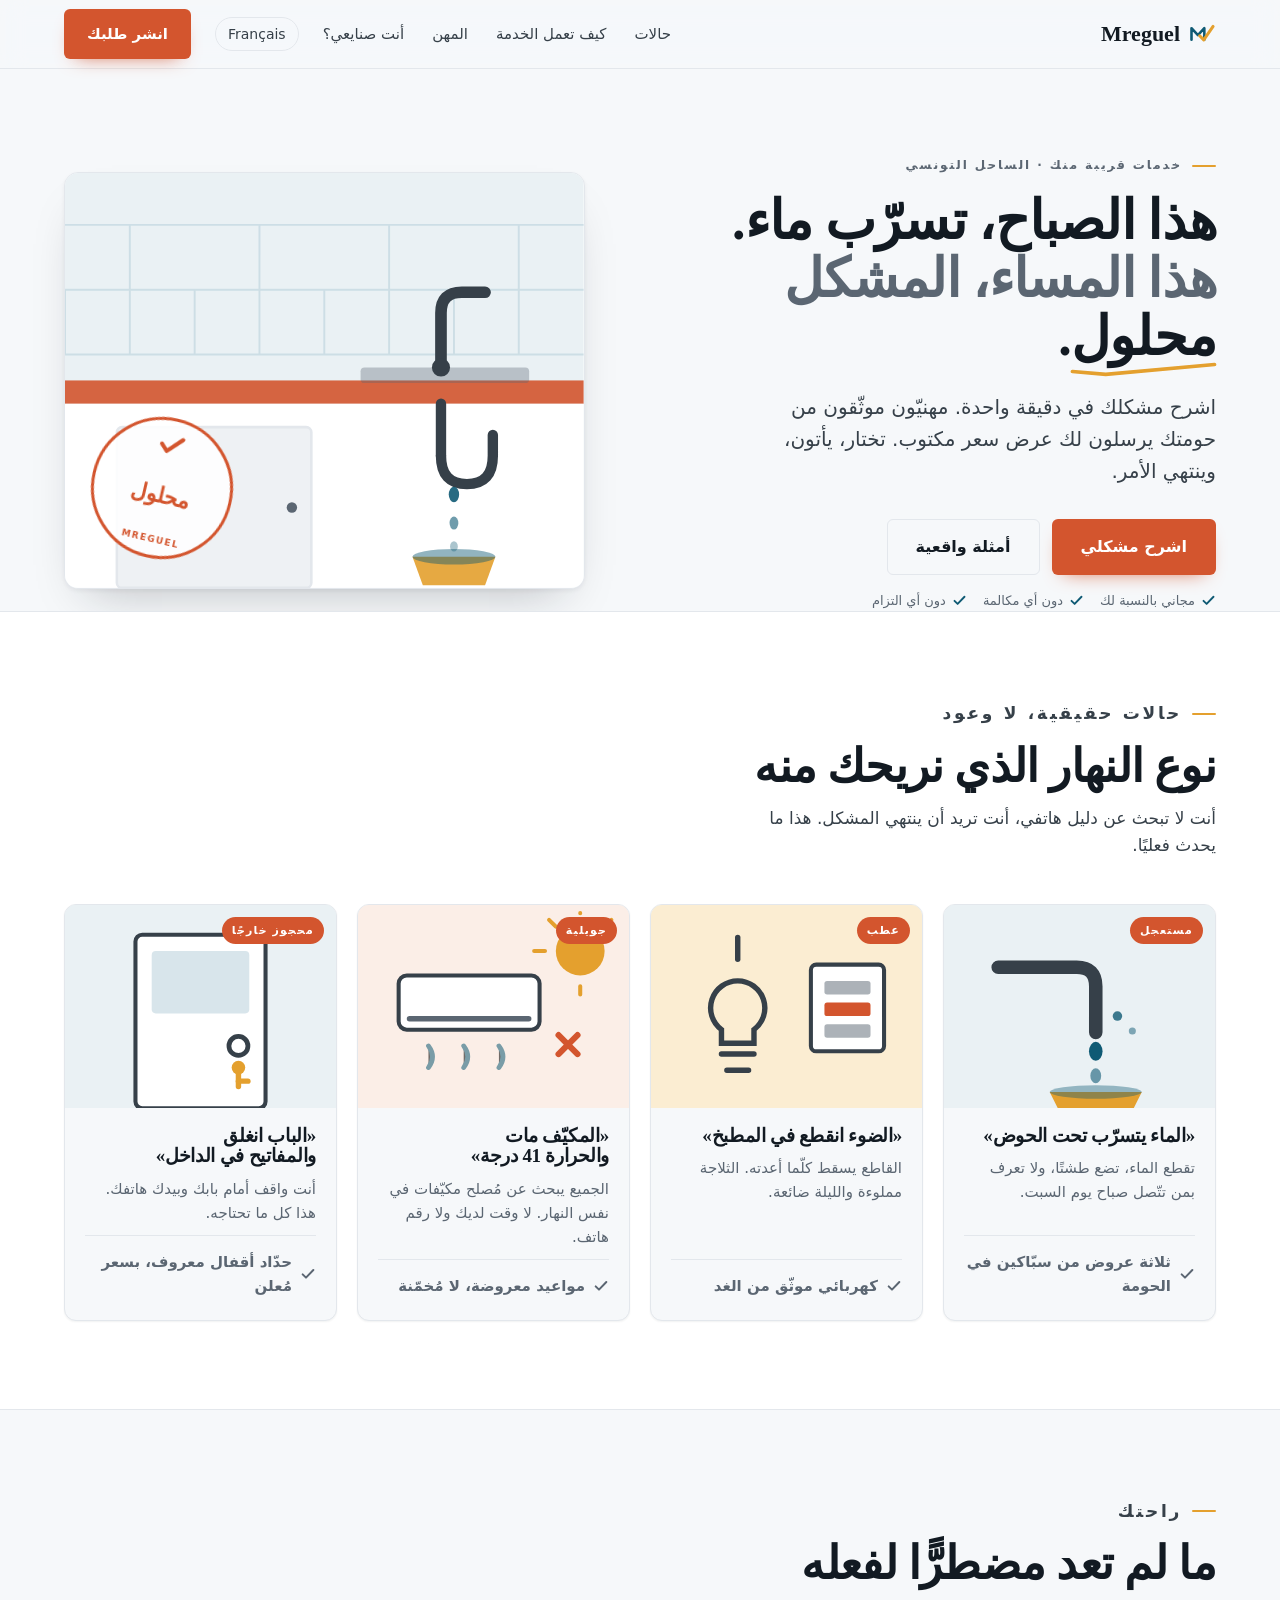
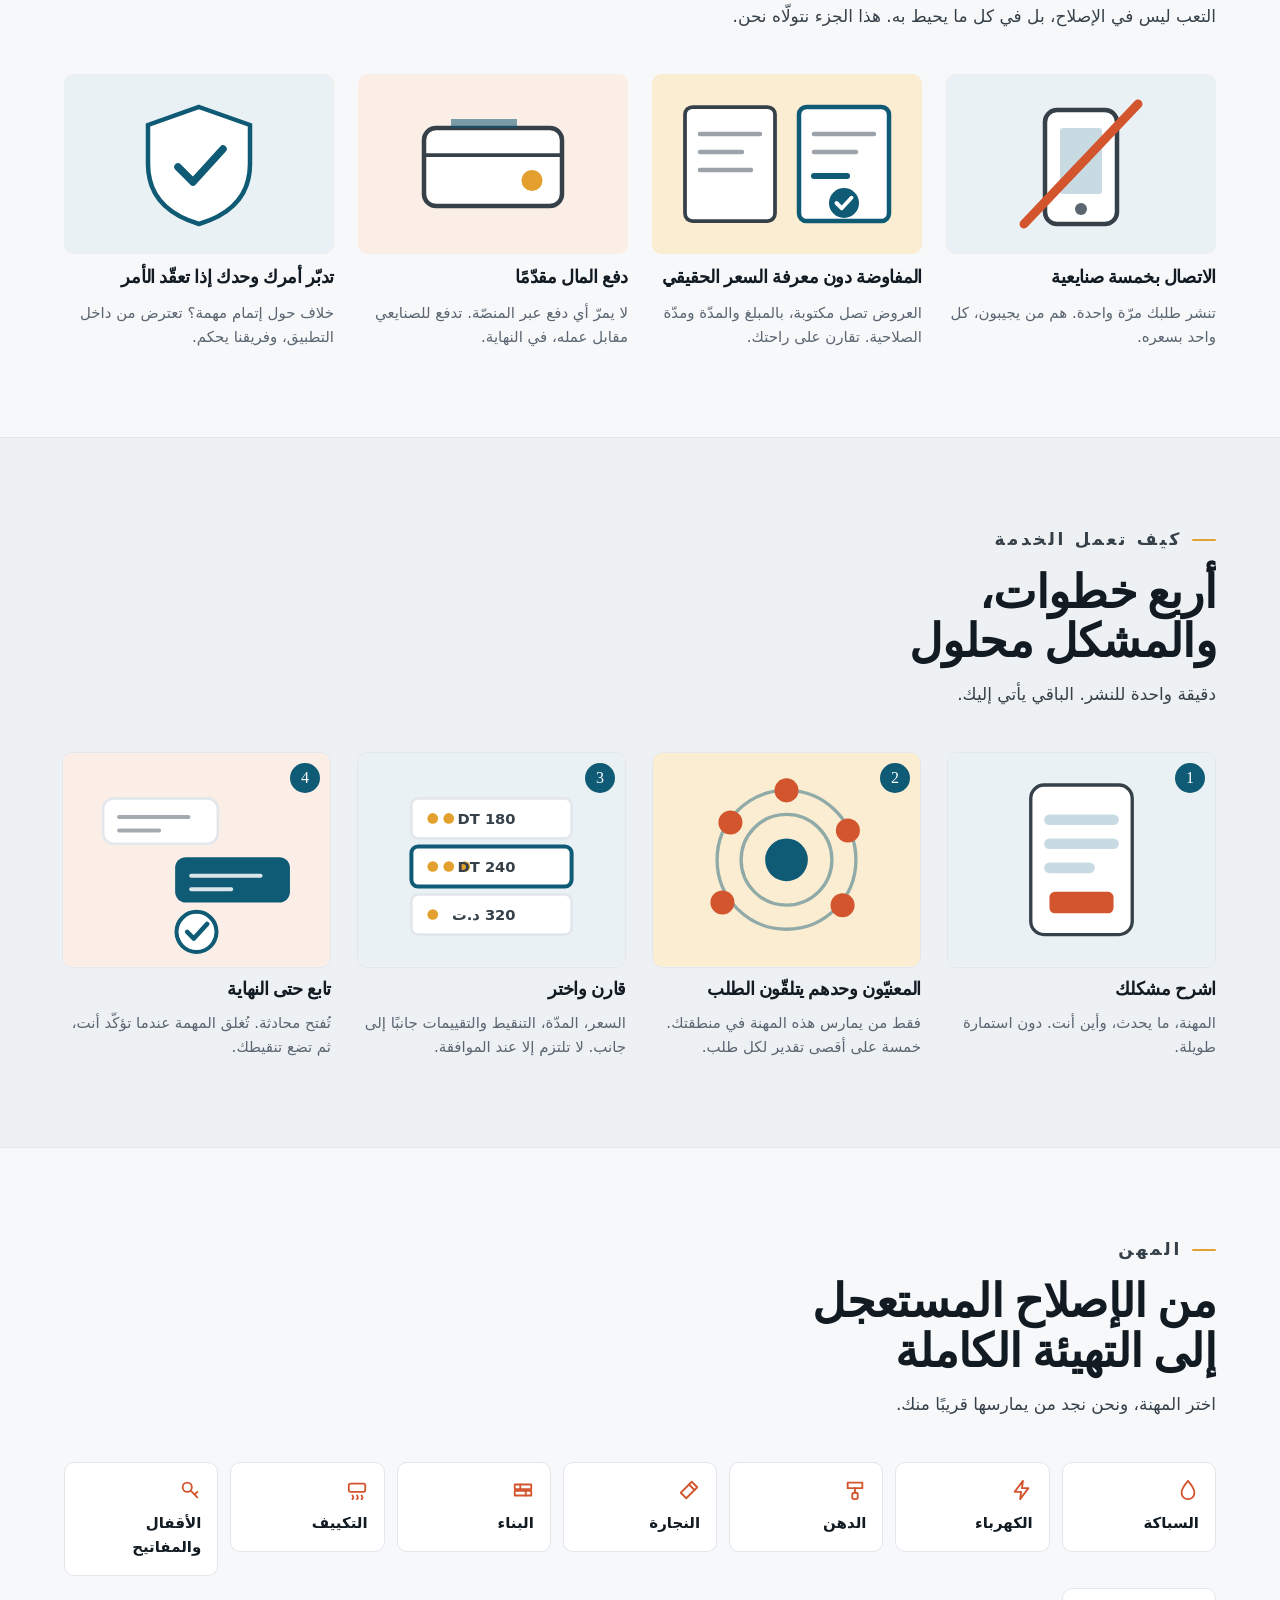
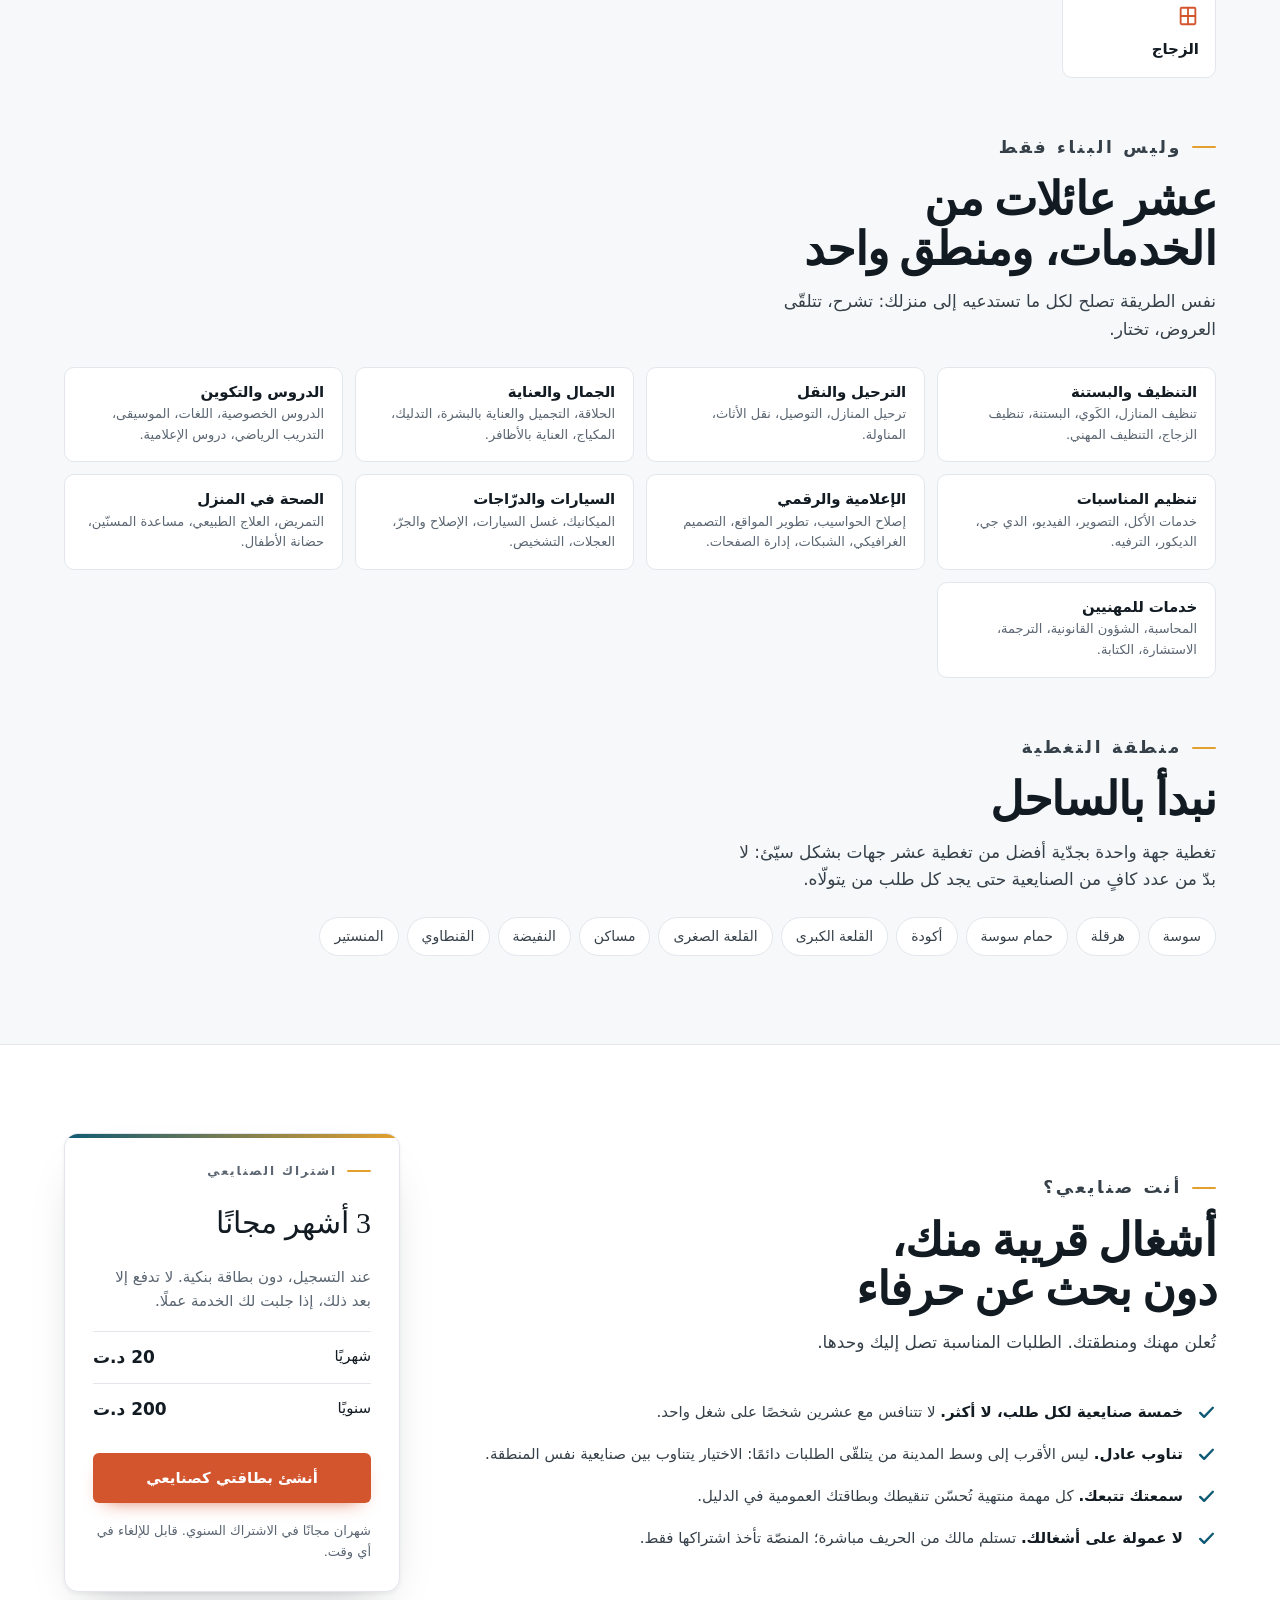
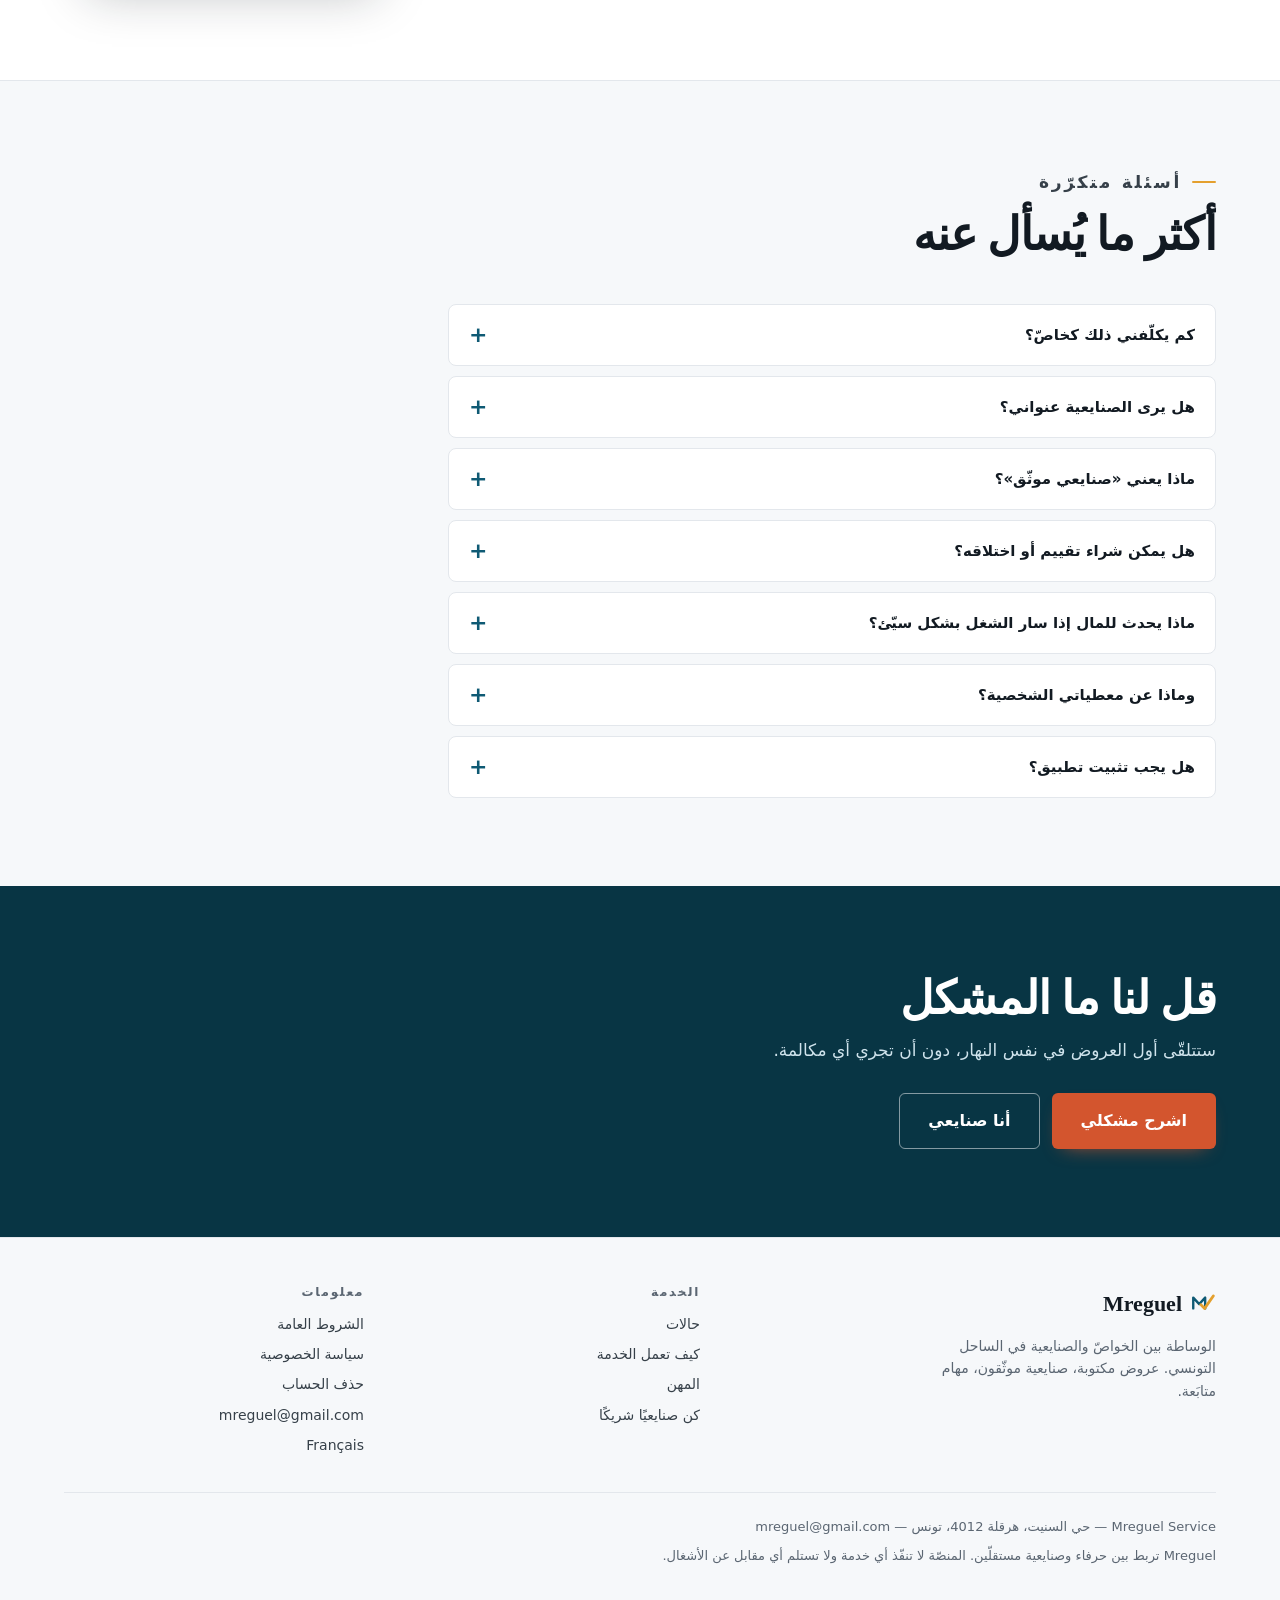
==== ar/index.html @ aca30754 "feat(seo): recaler la vitrine sur le catalogue réel et publier la version arabe Trois problèmes dist" ====
<!doctype html>
<html lang="ar" dir="rtl">
<head>
  <meta charset="utf-8" />
  <meta name="viewport" content="width=device-width, initial-scale=1" />

  <title>صنايعية وخدمات منزلية في سوسة — Mreguel</title>
  <meta name="description" content="تسرّب ماء، مكيّف معطّل، تنظيف، حلاقة، إصلاح حواسيب: اشرح حاجتك في دقيقة وتلقَّ عروض أسعار مكتوبة من مهنيّين موثّقين في الساحل." />
  <link rel="canonical" href="https://mreguel.com/ar/" />

  <!-- Mêmes alternates que la version française, à l'identique : Google exige
       qu'ils soient réciproques pour les honorer. -->
  <link rel="alternate" hreflang="fr-TN" href="https://mreguel.com/" />
  <link rel="alternate" hreflang="ar-TN" href="https://mreguel.com/ar/" />
  <link rel="alternate" hreflang="x-default" href="https://mreguel.com/" />

  <meta name="robots" content="index, follow" />
  <meta name="theme-color" content="#0f5a74" />

  <link rel="icon" type="image/svg+xml" href="/favicon.svg" />

  <meta property="og:type" content="website" />
  <meta property="og:site_name" content="Mreguel" />
  <meta property="og:locale" content="ar_TN" />
  <meta property="og:locale:alternate" content="fr_TN" />
  <meta property="og:url" content="https://mreguel.com/ar/" />
  <meta property="og:title" content="Mreguel — صنايعية وخدمات منزلية موثّقة في سوسة" />
  <meta property="og:description" content="اشرح حاجتك، وتلقَّ عروض أسعار مكتوبة من مهنيّين موثّقين في الساحل. مجاني ودون أي التزام." />
  <meta property="og:image" content="https://mreguel.com/og.png" />
  <meta property="og:image:width" content="1200" />
  <meta property="og:image:height" content="630" />
  <meta property="og:image:alt" content="Mreguel — عروض أسعار مكتوبة من صنايعية ومهنيّين موثّقين في الساحل التونسي." />
  <meta name="twitter:card" content="summary_large_image" />
  <meta name="twitter:title" content="Mreguel — صنايعية وخدمات منزلية موثّقة في سوسة" />
  <meta name="twitter:description" content="اشرح حاجتك، وتلقَّ عروض أسعار مكتوبة من مهنيّين موثّقين في الساحل. مجاني ودون أي التزام." />
  <meta name="twitter:image" content="https://mreguel.com/og.png" />
  <meta name="twitter:image:alt" content="Mreguel — عروض أسعار مكتوبة من صنايعية ومهنيّين موثّقين في الساحل التونسي." />

  <link rel="stylesheet" href="/styles.css" />

  <!-- Mêmes données structurées que la version française, décrites en arabe.
       Le LocalBusiness garde le même @id : c'est une seule entité. -->
  <script type="application/ld+json">
  {
    "@context": "https://schema.org",
    "@graph": [
      {
        "@type": "WebSite",
        "@id": "https://mreguel.com/#website",
        "url": "https://mreguel.com/",
        "name": "Mreguel",
        "publisher": {
          "@id": "https://mreguel.com/#business"
        }
      },
      {
        "@type": "LocalBusiness",
        "@id": "https://mreguel.com/#business",
        "name": "Mreguel Service",
        "url": "https://mreguel.com/ar/",
        "email": "mreguel@gmail.com",
        "logo": "https://mreguel.com/favicon.svg",
        "image": "https://mreguel.com/og.png",
        "description": "منصّة تربط بين الخواصّ ومهنيّين موثّقين في الساحل التونسي: صنايعية البناء، التنظيف، البستنة، الترحيل، الجمال، الدروس، تنظيم المناسبات، الإعلامية، السيارات، الصحة في المنزل وخدمات للمهنيين.",
        "address": {
          "@type": "PostalAddress",
          "streetAddress": "حي السنيت",
          "addressLocality": "هرقلة",
          "postalCode": "4012",
          "addressCountry": "TN"
        },
        "areaServed": [
          {
            "@type": "City",
            "name": "سوسة"
          },
          {
            "@type": "City",
            "name": "هرقلة"
          },
          {
            "@type": "City",
            "name": "حمام سوسة"
          },
          {
            "@type": "City",
            "name": "أكودة"
          },
          {
            "@type": "City",
            "name": "القلعة الكبرى"
          },
          {
            "@type": "City",
            "name": "القلعة الصغرى"
          },
          {
            "@type": "City",
            "name": "مساكن"
          },
          {
            "@type": "City",
            "name": "النفيضة"
          },
          {
            "@type": "City",
            "name": "القنطاوي"
          },
          {
            "@type": "City",
            "name": "المنستير"
          }
        ],
        "hasOfferCatalog": {
          "@type": "OfferCatalog",
          "name": "الخدمات المتوفّرة على Mreguel",
          "itemListElement": [
            {
              "@type": "OfferCatalog",
              "name": "البناء والتهيئة",
              "itemListElement": [
                {
                  "@type": "Offer",
                  "itemOffered": {
                    "@type": "Service",
                    "name": "السباكة"
                  }
                },
                {
                  "@type": "Offer",
                  "itemOffered": {
                    "@type": "Service",
                    "name": "الكهرباء"
                  }
                },
                {
                  "@type": "Offer",
                  "itemOffered": {
                    "@type": "Service",
                    "name": "الدهن"
                  }
                },
                {
                  "@type": "Offer",
                  "itemOffered": {
                    "@type": "Service",
                    "name": "النجارة"
                  }
                },
                {
                  "@type": "Offer",
                  "itemOffered": {
                    "@type": "Service",
                    "name": "البناء"
                  }
                },
                {
                  "@type": "Offer",
                  "itemOffered": {
                    "@type": "Service",
                    "name": "التكييف والتسخين"
                  }
                },
                {
                  "@type": "Offer",
                  "itemOffered": {
                    "@type": "Service",
                    "name": "الأقفال والمفاتيح"
                  }
                },
                {
                  "@type": "Offer",
                  "itemOffered": {
                    "@type": "Service",
                    "name": "الزجاج"
                  }
                }
              ]
            },
            {
              "@type": "OfferCatalog",
              "name": "التنظيف والبستنة",
              "itemListElement": [
                {
                  "@type": "Offer",
                  "itemOffered": {
                    "@type": "Service",
                    "name": "تنظيف المنازل"
                  }
                },
                {
                  "@type": "Offer",
                  "itemOffered": {
                    "@type": "Service",
                    "name": "الكَوي"
                  }
                },
                {
                  "@type": "Offer",
                  "itemOffered": {
                    "@type": "Service",
                    "name": "البستنة"
                  }
                },
                {
                  "@type": "Offer",
                  "itemOffered": {
                    "@type": "Service",
                    "name": "تنظيف الزجاج"
                  }
                },
                {
                  "@type": "Offer",
                  "itemOffered": {
                    "@type": "Service",
                    "name": "التنظيف المهني"
                  }
                }
              ]
            },
            {
              "@type": "OfferCatalog",
              "name": "الترحيل والنقل",
              "itemListElement": [
                {
                  "@type": "Offer",
                  "itemOffered": {
                    "@type": "Service",
                    "name": "ترحيل المنازل"
                  }
                },
                {
                  "@type": "Offer",
                  "itemOffered": {
                    "@type": "Service",
                    "name": "التوصيل"
                  }
                },
                {
                  "@type": "Offer",
                  "itemOffered": {
                    "@type": "Service",
                    "name": "نقل الأثاث"
                  }
                },
                {
                  "@type": "Offer",
                  "itemOffered": {
                    "@type": "Service",
                    "name": "المناولة"
                  }
                }
              ]
            },
            {
              "@type": "OfferCatalog",
              "name": "الجمال والعناية",
              "itemListElement": [
                {
                  "@type": "Offer",
                  "itemOffered": {
                    "@type": "Service",
                    "name": "الحلاقة"
                  }
                },
                {
                  "@type": "Offer",
                  "itemOffered": {
                    "@type": "Service",
                    "name": "التجميل والعناية بالبشرة"
                  }
                },
                {
                  "@type": "Offer",
                  "itemOffered": {
                    "@type": "Service",
                    "name": "التدليك"
                  }
                },
                {
                  "@type": "Offer",
                  "itemOffered": {
                    "@type": "Service",
                    "name": "المكياج"
                  }
                },
                {
                  "@type": "Offer",
                  "itemOffered": {
                    "@type": "Service",
                    "name": "العناية بالأظافر"
                  }
                }
              ]
            },
            {
              "@type": "OfferCatalog",
              "name": "الدروس والتكوين",
              "itemListElement": [
                {
                  "@type": "Offer",
                  "itemOffered": {
                    "@type": "Service",
                    "name": "الدروس الخصوصية"
                  }
                },
                {
                  "@type": "Offer",
                  "itemOffered": {
                    "@type": "Service",
                    "name": "اللغات"
                  }
                },
                {
                  "@type": "Offer",
                  "itemOffered": {
                    "@type": "Service",
                    "name": "الموسيقى"
                  }
                },
                {
                  "@type": "Offer",
                  "itemOffered": {
                    "@type": "Service",
                    "name": "التدريب الرياضي"
                  }
                },
                {
                  "@type": "Offer",
                  "itemOffered": {
                    "@type": "Service",
                    "name": "دروس الإعلامية"
                  }
                }
              ]
            },
            {
              "@type": "OfferCatalog",
              "name": "تنظيم المناسبات",
              "itemListElement": [
                {
                  "@type": "Offer",
                  "itemOffered": {
                    "@type": "Service",
                    "name": "خدمات الأكل"
                  }
                },
                {
                  "@type": "Offer",
                  "itemOffered": {
                    "@type": "Service",
                    "name": "التصوير"
                  }
                },
                {
                  "@type": "Offer",
                  "itemOffered": {
                    "@type": "Service",
                    "name": "الفيديو"
                  }
                },
                {
                  "@type": "Offer",
                  "itemOffered": {
                    "@type": "Service",
                    "name": "الدي جي"
                  }
                },
                {
                  "@type": "Offer",
                  "itemOffered": {
                    "@type": "Service",
                    "name": "الديكور"
                  }
                },
                {
                  "@type": "Offer",
                  "itemOffered": {
                    "@type": "Service",
                    "name": "الترفيه"
                  }
                }
              ]
            },
            {
              "@type": "OfferCatalog",
              "name": "الإعلامية والرقمي",
              "itemListElement": [
                {
                  "@type": "Offer",
                  "itemOffered": {
                    "@type": "Service",
                    "name": "إصلاح الحواسيب"
                  }
                },
                {
                  "@type": "Offer",
                  "itemOffered": {
                    "@type": "Service",
                    "name": "تطوير المواقع"
                  }
                },
                {
                  "@type": "Offer",
                  "itemOffered": {
                    "@type": "Service",
                    "name": "التصميم الغرافيكي"
                  }
                },
                {
                  "@type": "Offer",
                  "itemOffered": {
                    "@type": "Service",
                    "name": "الشبكات"
                  }
                },
                {
                  "@type": "Offer",
                  "itemOffered": {
                    "@type": "Service",
                    "name": "إدارة الصفحات"
                  }
                }
              ]
            },
            {
              "@type": "OfferCatalog",
              "name": "السيارات والدرّاجات",
              "itemListElement": [
                {
                  "@type": "Offer",
                  "itemOffered": {
                    "@type": "Service",
                    "name": "الميكانيك"
                  }
                },
                {
                  "@type": "Offer",
                  "itemOffered": {
                    "@type": "Service",
                    "name": "غسل السيارات"
                  }
                },
                {
                  "@type": "Offer",
                  "itemOffered": {
                    "@type": "Service",
                    "name": "الإصلاح والجرّ"
                  }
                },
                {
                  "@type": "Offer",
                  "itemOffered": {
                    "@type": "Service",
                    "name": "العجلات"
                  }
                },
                {
                  "@type": "Offer",
                  "itemOffered": {
                    "@type": "Service",
                    "name": "التشخيص"
                  }
                }
              ]
            },
            {
              "@type": "OfferCatalog",
              "name": "الصحة في المنزل",
              "itemListElement": [
                {
                  "@type": "Offer",
                  "itemOffered": {
                    "@type": "Service",
                    "name": "التمريض"
                  }
                },
                {
                  "@type": "Offer",
                  "itemOffered": {
                    "@type": "Service",
                    "name": "العلاج الطبيعي"
                  }
                },
                {
                  "@type": "Offer",
                  "itemOffered": {
                    "@type": "Service",
                    "name": "مساعدة المسنّين"
                  }
                },
                {
                  "@type": "Offer",
                  "itemOffered": {
                    "@type": "Service",
                    "name": "حضانة الأطفال"
                  }
                }
              ]
            },
            {
              "@type": "OfferCatalog",
              "name": "خدمات للمهنيين",
              "itemListElement": [
                {
                  "@type": "Offer",
                  "itemOffered": {
                    "@type": "Service",
                    "name": "المحاسبة"
                  }
                },
                {
                  "@type": "Offer",
                  "itemOffered": {
                    "@type": "Service",
                    "name": "الشؤون القانونية"
                  }
                },
                {
                  "@type": "Offer",
                  "itemOffered": {
                    "@type": "Service",
                    "name": "الترجمة"
                  }
                },
                {
                  "@type": "Offer",
                  "itemOffered": {
                    "@type": "Service",
                    "name": "الاستشارة"
                  }
                },
                {
                  "@type": "Offer",
                  "itemOffered": {
                    "@type": "Service",
                    "name": "الكتابة"
                  }
                }
              ]
            }
          ]
        }
      },
      {
        "@type": "FAQPage",
        "@id": "https://mreguel.com/ar/#faq",
        "inLanguage": "ar-TN",
        "isPartOf": {
          "@id": "https://mreguel.com/#website"
        },
        "mainEntity": [
          {
            "@type": "Question",
            "name": "كم يكلّفني ذلك كخاصّ؟",
            "acceptedAnswer": {
              "@type": "Answer",
              "text": "لا شيء. نشر طلب، تلقّي العروض، الحديث مع صنايعي وترك تقييم، كل ذلك مجاني ودون أي التزام. تدفع للصنايعي مقابل عمله، مباشرة — لا للمنصّة أبدًا."
            }
          },
          {
            "@type": "Question",
            "name": "هل يرى الصنايعية عنواني؟",
            "acceptedAnswer": {
              "@type": "Answer",
              "text": "لا. ما لم تقبل عرضًا، يرون المهنة ووصفك ومسافة تقريبية، لا عنوانك. كما تُحجب تلقائيًا أرقام الهاتف وعناوين البريد الإلكتروني المكتوبة في الوصف."
            }
          },
          {
            "@type": "Question",
            "name": "ماذا يعني «صنايعي موثّق»؟",
            "acceptedAnswer": {
              "@type": "Answer",
              "text": "الصنايعي أرسل وثائقه وفريقنا راقبها قبل عرض الشارة. البطاقة دون شارة تبقى ظاهرة: غياب الشارة يعني أن الملف لم يُصادق عليه بعد، لا أن الصنايعي مشكوك فيه."
            }
          },
          {
            "@type": "Question",
            "name": "هل يمكن شراء تقييم أو اختلاقه؟",
            "acceptedAnswer": {
              "@type": "Answer",
              "text": "لا، وهذا مبنيّ في النظام. لا يستطيع ترك تقييم إلا الحريف والصنايعي في مهمة أُسندت فعلًا، مرّة واحدة لكل منهما. لا توجد أي طريقة لتنقيط شخص لم تعمل معه."
            }
          },
          {
            "@type": "Question",
            "name": "ماذا يحدث للمال إذا سار الشغل بشكل سيّئ؟",
            "acceptedAnswer": {
              "@type": "Answer",
              "text": "المال لا يمرّ بنا أبدًا: الدفع يقع بينك وبين الصنايعي. عند خلاف حول إتمام مهمة، تعترض من داخل التطبيق وفريقنا يحكم بناءً على المحادثات."
            }
          },
          {
            "@type": "Question",
            "name": "وماذا عن معطياتي الشخصية؟",
            "acceptedAnswer": {
              "@type": "Answer",
              "text": "تُعالج وفقًا للقانون الأساسي عدد 2004-63 المتعلّق بحماية المعطيات الشخصية. يمكنك تصدير كامل معطياتك أو حذف حسابك من داخل التطبيق، دون الحاجة إلى مراسلتنا."
            }
          },
          {
            "@type": "Question",
            "name": "هل يجب تثبيت تطبيق؟",
            "acceptedAnswer": {
              "@type": "Answer",
              "text": "لا. Mreguel يعمل في متصفّحك، على الهاتف كما على الحاسوب، ويمكن تثبيته على الشاشة الرئيسية إذا أردت. تطبيق أندرويد قادم قريبًا."
            }
          }
        ]
      }
    ]
  }
  </script>
</head>
<body>
<header class="masthead">
  <div class="wrap">
    <a class="brand" href="#top">
      <svg width="28" height="28" viewBox="0 0 24 24" fill="none" stroke="currentColor" stroke-linecap="round" stroke-linejoin="round" aria-hidden="true">
        <path d="M3 17V7l5.5 6L14 7v10" stroke-width="2.2"></path>
        <path d="m10 13.5 3.5 3.5L21.5 5.5" stroke="var(--safran)" stroke-width="2.6"></path>
      </svg>
      Mreguel
    </a>
    <nav aria-label="التنقّل الرئيسي">
      <a href="#situations">حالات</a>
      <a href="#fonctionnement">كيف تعمل الخدمة</a>
      <a href="#metiers">المهن</a>
      <a href="#artisans">أنت صنايعي؟</a>
    </nav>
    <a class="lang" href="/" lang="fr" hreflang="fr" dir="ltr">Français</a>
    <a class="btn btn-primary" href="#demande">انشر طلبك</a>
  </div>
</header>

<main id="top">

  <!-- ===================== HÉROS ===================== -->
  <section class="hero">
    <canvas id="zellige-hero" aria-hidden="true"></canvas>
    <div class="wrap hero-grid">
      <div>
        <p class="eyebrow">خدمات قريبة منك · الساحل التونسي</p>
        <h1>
          هذا الصباح، تسرّب ماء.<br />
          <span class="quiet">هذا المساء، المشكل</span> <span class="ticked">محلول<svg viewBox="0 0 100 10" fill="none" preserveAspectRatio="none" aria-hidden="true"><path d="M1 7.5 L24 9.5 L99 2.5" stroke="currentColor" stroke-width="2.6" stroke-linecap="round" pathLength="1"></path></svg></span>.
        </h1>
        <p class="lede">
          اشرح مشكلك في دقيقة واحدة. مهنيّون موثّقون من حومتك يرسلون لك عرض سعر مكتوب.
          تختار، يأتون، وينتهي الأمر.
        </p>
        <div class="cta-row">
          <a class="btn btn-primary btn-lg" href="#demande">اشرح مشكلي</a>
          <a class="btn btn-ghost btn-lg" href="#situations">أمثلة واقعية</a>
        </div>
        <p class="cta-note">
          <span><svg width="15" height="15" viewBox="0 0 24 24" fill="none" stroke="currentColor" stroke-width="3" stroke-linecap="round" stroke-linejoin="round" aria-hidden="true"><path d="m4 12.5 5 5L20 6"></path></svg> مجاني بالنسبة لك</span>
          <span><svg width="15" height="15" viewBox="0 0 24 24" fill="none" stroke="currentColor" stroke-width="3" stroke-linecap="round" stroke-linejoin="round" aria-hidden="true"><path d="m4 12.5 5 5L20 6"></path></svg> دون أي مكالمة</span>
          <span><svg width="15" height="15" viewBox="0 0 24 24" fill="none" stroke="currentColor" stroke-width="3" stroke-linecap="round" stroke-linejoin="round" aria-hidden="true"><path d="m4 12.5 5 5L20 6"></path></svg> دون أي التزام</span>
        </p>
      </div>

      <!-- Scène : l'évier qui goutte, puis le tampon « محلول » -->
      <div class="hero-scene">
        <div class="scene-frame">
          <svg viewBox="0 0 400 320" role="img" aria-label="حوض مطبخ يتسرّب منه الماء، وطشت موضوع تحته.">
            <rect width="400" height="320" fill="var(--azur-50)"></rect>
            <!-- carrelage mural -->
            <g stroke="var(--azur-100)" stroke-width="1.5" opacity=".85">
              <path d="M0 40h400M0 90h400M0 140h400"></path>
              <path d="M50 40v100M150 40v100M250 40v100M350 40v100"></path>
              <path d="M100 90v50M200 90v50M300 90v50M0 90v50"></path>
            </g>
            <!-- plan de travail -->
            <rect x="0" y="160" width="400" height="18" fill="var(--terracotta)" opacity=".9"></rect>
            <rect x="0" y="178" width="400" height="142" fill="var(--surface)"></rect>
            <!-- caisson -->
            <rect x="40" y="196" width="150" height="124" rx="4" fill="var(--sunk)" stroke="var(--line)" stroke-width="2"></rect>
            <circle cx="175" cy="258" r="4" fill="var(--muted)"></circle>
            <!-- cuve -->
            <rect x="228" y="150" width="130" height="12" rx="3" fill="var(--muted)" opacity=".35"></rect>
            <!-- robinet -->
            <g stroke="var(--ink-soft)" stroke-width="9" fill="none" stroke-linecap="round">
              <path d="M290 150v-42q0-16 16-16h18"></path>
            </g>
            <circle cx="290" cy="150" r="7" fill="var(--ink-soft)"></circle>
            <!-- siphon sous le plan -->
            <g stroke="var(--ink-soft)" stroke-width="8" fill="none" stroke-linecap="round">
              <path d="M290 178v40"></path>
              <path d="M290 218q0 22 20 22 20 0 20-22v-16"></path>
            </g>
            <!-- gouttes -->
            <g fill="var(--azur)">
              <ellipse cx="300" cy="248" rx="4" ry="6" opacity=".9"></ellipse>
              <ellipse cx="300" cy="270" rx="3.4" ry="5" opacity=".6"></ellipse>
              <ellipse cx="300" cy="288" rx="3" ry="4" opacity=".35"></ellipse>
            </g>
            <!-- bassine -->
            <path d="M268 296h64l-8 22h-48z" fill="var(--safran)" opacity=".9"></path>
            <ellipse cx="300" cy="296" rx="32" ry="6" fill="var(--azur)" opacity=".45"></ellipse>
          </svg>
          <div class="stamp" aria-hidden="true">
            <svg width="30" height="30" viewBox="0 0 24 24" fill="none" stroke="currentColor" stroke-width="3.2" stroke-linecap="round" stroke-linejoin="round"><path d="m4 12.5 5 5L20 6"></path></svg>
            محلول
            <small>Mreguel</small>
          </div>
        </div>
      </div>
    </div>
  </section>

  <!-- ===================== SITUATIONS ===================== -->
  <section id="situations" class="band">
    <div class="wrap">
      <div class="section-head reveal">
        <p class="eyebrow">حالات حقيقية، لا وعود</p>
        <h2>نوع النهار الذي نريحك منه</h2>
        <p>أنت لا تبحث عن دليل هاتفي، أنت تريد أن ينتهي المشكل. هذا ما يحدث فعليًا.</p>
      </div>

      <div class="cases">
        <article class="case reveal">
          <div class="case-art">
            <span class="case-tag">مستعجل</span>
            <svg viewBox="0 0 200 150" role="img" aria-label="أنبوب مثقوب تحت الحوض يتسرّب منه الماء.">
              <rect width="200" height="150" fill="var(--azur-50)"></rect>
              <g stroke="var(--ink-soft)" stroke-width="10" fill="none" stroke-linecap="round">
                <path d="M40 46h58q14 0 14 14v34"></path>
              </g>
              <g fill="var(--azur)">
                <ellipse cx="112" cy="108" rx="5" ry="7"></ellipse>
                <ellipse cx="112" cy="126" rx="4" ry="5.5" opacity=".6"></ellipse>
                <circle cx="128" cy="82" r="3.5" opacity=".8"></circle>
                <circle cx="139" cy="93" r="2.6" opacity=".5"></circle>
              </g>
              <path d="M78 138h68l-6 12H84z" fill="var(--safran)"></path>
              <ellipse cx="112" cy="138" rx="34" ry="5" fill="var(--azur)" opacity=".4"></ellipse>
            </svg>
          </div>
          <div class="case-body">
            <h3>«الماء يتسرّب تحت الحوض»</h3>
            <p>تقطع الماء، تضع طشتًا، ولا تعرف بمن تتّصل صباح يوم السبت.</p>
            <p class="case-out">
              <svg width="16" height="16" viewBox="0 0 24 24" fill="none" stroke="currentColor" stroke-width="3" stroke-linecap="round" stroke-linejoin="round" aria-hidden="true"><path d="m4 12.5 5 5L20 6"></path></svg>
              ثلاثة عروض من سبّاكين في الحومة
            </p>
          </div>
        </article>

        <article class="case reveal">
          <div class="case-art">
            <span class="case-tag">عطب</span>
            <svg viewBox="0 0 200 150" role="img" aria-label="مصباح مُطفأ ولوحة كهربائية سقط أحد قواطعها.">
              <rect width="200" height="150" fill="var(--safran-100)"></rect>
              <g stroke="var(--ink-soft)" stroke-width="4" fill="none" stroke-linecap="round">
                <path d="M64 24v16"></path>
                <path d="M64 56a20 20 0 0 1 12 36v10H52V92A20 20 0 0 1 64 56z"></path>
                <path d="M52 110h24M56 122h16"></path>
              </g>
              <rect x="118" y="44" width="54" height="64" rx="4" fill="var(--surface)" stroke="var(--ink-soft)" stroke-width="3"></rect>
              <rect x="128" y="56" width="34" height="10" rx="2" fill="var(--muted)" opacity=".5"></rect>
              <rect x="128" y="72" width="34" height="10" rx="2" fill="var(--terracotta)"></rect>
              <rect x="128" y="88" width="34" height="10" rx="2" fill="var(--muted)" opacity=".5"></rect>
            </svg>
          </div>
          <div class="case-body">
            <h3>«الضوء انقطع في المطبخ»</h3>
            <p>القاطع يسقط كلّما أعدته. الثلاجة مملوءة والليلة ضائعة.</p>
            <p class="case-out">
              <svg width="16" height="16" viewBox="0 0 24 24" fill="none" stroke="currentColor" stroke-width="3" stroke-linecap="round" stroke-linejoin="round" aria-hidden="true"><path d="m4 12.5 5 5L20 6"></path></svg>
              كهربائي موثّق من الغد
            </p>
          </div>
        </article>

        <article class="case reveal">
          <div class="case-art">
            <span class="case-tag">جويلية</span>
            <svg viewBox="0 0 200 150" role="img" aria-label="مكيّف حائطي معطّل تحت شمس حارقة.">
              <rect width="200" height="150" fill="var(--terracotta-50)"></rect>
              <circle cx="164" cy="34" r="18" fill="var(--safran)"></circle>
              <g stroke="var(--safran)" stroke-width="3" stroke-linecap="round">
                <path d="M164 6v-0M138 34h-8M164 60v6M146 16l-5-5M182 16l5-5"></path>
              </g>
              <rect x="30" y="52" width="104" height="40" rx="6" fill="var(--surface)" stroke="var(--ink-soft)" stroke-width="3"></rect>
              <path d="M38 84h88" stroke="var(--muted)" stroke-width="4" stroke-linecap="round"></path>
              <g stroke="var(--azur)" stroke-width="3.5" stroke-linecap="round" opacity=".55">
                <path d="M52 104q6 8 0 16M78 104q6 8 0 16M104 104q6 8 0 16"></path>
              </g>
              <path d="M148 96l14 14m0-14l-14 14" stroke="var(--terracotta)" stroke-width="4.5" stroke-linecap="round"></path>
            </svg>
          </div>
          <div class="case-body">
            <h3>«المكيّف مات والحرارة 41 درجة»</h3>
            <p>الجميع يبحث عن مُصلح مكيّفات في نفس النهار. لا وقت لديك ولا رقم هاتف.</p>
            <p class="case-out">
              <svg width="16" height="16" viewBox="0 0 24 24" fill="none" stroke="currentColor" stroke-width="3" stroke-linecap="round" stroke-linejoin="round" aria-hidden="true"><path d="m4 12.5 5 5L20 6"></path></svg>
              مواعيد معروضة، لا مُخمّنة
            </p>
          </div>
        </article>

        <article class="case reveal">
          <div class="case-art">
            <span class="case-tag">محجوز خارجًا</span>
            <svg viewBox="0 0 200 150" role="img" aria-label="باب مغلق ومفتاح بقي في القفل.">
              <rect width="200" height="150" fill="var(--azur-50)"></rect>
              <rect x="52" y="22" width="96" height="128" rx="5" fill="var(--surface)" stroke="var(--ink-soft)" stroke-width="3"></rect>
              <rect x="64" y="34" width="72" height="46" rx="3" fill="var(--azur-100)" opacity=".7"></rect>
              <circle cx="128" cy="104" r="7" fill="none" stroke="var(--ink-soft)" stroke-width="3.5"></circle>
              <circle cx="128" cy="120" r="5" fill="var(--safran)"></circle>
              <path d="M128 120v14" stroke="var(--safran)" stroke-width="4" stroke-linecap="round"></path>
              <path d="M128 130h7" stroke="var(--safran)" stroke-width="4" stroke-linecap="round"></path>
            </svg>
          </div>
          <div class="case-body">
            <h3>«الباب انغلق والمفاتيح في الداخل»</h3>
            <p>أنت واقف أمام بابك وبيدك هاتفك. هذا كل ما تحتاجه.</p>
            <p class="case-out">
              <svg width="16" height="16" viewBox="0 0 24 24" fill="none" stroke="currentColor" stroke-width="3" stroke-linecap="round" stroke-linejoin="round" aria-hidden="true"><path d="m4 12.5 5 5L20 6"></path></svg>
              حدّاد أقفال معروف، بسعر مُعلن
            </p>
          </div>
        </article>
      </div>
    </div>
  </section>

  <!-- ===================== CONFORT ===================== -->
  <section id="confort">
    <div class="wrap">
      <div class="section-head reveal">
        <p class="eyebrow">راحتك</p>
        <h2>ما لم تعد مضطرًّا لفعله</h2>
        <p>التعب ليس في الإصلاح، بل في كل ما يحيط به. هذا الجزء نتولّاه نحن.</p>
      </div>

      <div class="comforts">
        <div class="comfort reveal">
          <div class="comfort-art">
            <svg viewBox="0 0 180 120" role="img" aria-label="هاتف مشطوب: لا حاجة لأي مكالمة.">
              <rect width="180" height="120" fill="var(--azur-50)"></rect>
              <rect x="66" y="24" width="48" height="76" rx="8" fill="var(--surface)" stroke="var(--ink-soft)" stroke-width="3"></rect>
              <rect x="76" y="36" width="28" height="44" rx="2" fill="var(--azur-100)"></rect>
              <circle cx="90" cy="90" r="4" fill="var(--muted)"></circle>
              <path d="M52 100 128 20" stroke="var(--terracotta)" stroke-width="6" stroke-linecap="round"></path>
            </svg>
          </div>
          <h3>الاتصال بخمسة صنايعية</h3>
          <p>تنشر طلبك مرّة واحدة. هم من يجيبون، كل واحد بسعره.</p>
        </div>

        <div class="comfort reveal">
          <div class="comfort-art">
            <svg viewBox="0 0 180 120" role="img" aria-label="عرضان متقابلان، واحد منهما مُختار.">
              <rect width="180" height="120" fill="var(--safran-100)"></rect>
              <rect x="22" y="22" width="60" height="76" rx="5" fill="var(--surface)" stroke="var(--ink-soft)" stroke-width="2.5"></rect>
              <rect x="98" y="22" width="60" height="76" rx="5" fill="var(--surface)" stroke="var(--azur)" stroke-width="3"></rect>
              <g stroke="var(--muted)" stroke-width="3" stroke-linecap="round" opacity=".6">
                <path d="M32 40h40M32 52h28M32 64h34"></path>
                <path d="M108 40h40M108 52h28"></path>
              </g>
              <path d="M108 68h22" stroke="var(--azur)" stroke-width="4" stroke-linecap="round"></path>
              <circle cx="128" cy="86" r="10" fill="var(--azur)"></circle>
              <path d="m123 86 3.5 3.5 6.5-7" stroke="#fff" stroke-width="2.6" fill="none" stroke-linecap="round" stroke-linejoin="round"></path>
            </svg>
          </div>
          <h3>المفاوضة دون معرفة السعر الحقيقي</h3>
          <p>العروض تصل مكتوبة، بالمبلغ والمدّة ومدّة الصلاحية. تقارن على راحتك.</p>
        </div>

        <div class="comfort reveal">
          <div class="comfort-art">
            <svg viewBox="0 0 180 120" role="img" aria-label="محفظة مغلقة: لا دفع مقدّمًا.">
              <rect width="180" height="120" fill="var(--terracotta-50)"></rect>
              <rect x="44" y="36" width="92" height="52" rx="8" fill="var(--surface)" stroke="var(--ink-soft)" stroke-width="3"></rect>
              <path d="M44 54h92" stroke="var(--ink-soft)" stroke-width="2.5"></path>
              <circle cx="116" cy="71" r="7" fill="var(--safran)"></circle>
              <path d="M62 30h44v6H62z" fill="var(--azur)" opacity=".55"></path>
            </svg>
          </div>
          <h3>دفع المال مقدّمًا</h3>
          <p>لا يمرّ أي دفع عبر المنصّة. تدفع للصنايعي مقابل عمله، في النهاية.</p>
        </div>

        <div class="comfort reveal">
          <div class="comfort-art">
            <svg viewBox="0 0 180 120" role="img" aria-label="درع عليه علامة صحّ: حقّ في الاعتراض عند الخلاف.">
              <rect width="180" height="120" fill="var(--azur-50)"></rect>
              <path d="M90 22l34 12v26c0 22-14 34-34 40-20-6-34-18-34-40V34z" fill="var(--surface)" stroke="var(--azur)" stroke-width="3"></path>
              <path d="m76 62 10 10 20-22" stroke="var(--azur)" stroke-width="5" fill="none" stroke-linecap="round" stroke-linejoin="round"></path>
            </svg>
          </div>
          <h3>تدبّر أمرك وحدك إذا تعقّد الأمر</h3>
          <p>خلاف حول إتمام مهمة؟ تعترض من داخل التطبيق، وفريقنا يحكم.</p>
        </div>
      </div>
    </div>
  </section>

  <!-- ===================== FONCTIONNEMENT ===================== -->
  <section id="fonctionnement" class="band-sunk">
    <div class="wrap">
      <div class="section-head reveal">
        <p class="eyebrow">كيف تعمل الخدمة</p>
        <h2>أربع خطوات، والمشكل محلول</h2>
        <p>دقيقة واحدة للنشر. الباقي يأتي إليك.</p>
      </div>
      <ol class="steps">
        <li class="reveal">
          <div class="step-art">
            <span class="step-n" aria-hidden="true"></span>
            <svg viewBox="0 0 200 160" role="img" aria-label="استمارة قصيرة تُعمّر على الهاتف.">
              <rect width="200" height="160" fill="var(--azur-50)"></rect>
              <rect x="62" y="24" width="76" height="112" rx="10" fill="var(--surface)" stroke="var(--ink-soft)" stroke-width="2.5"></rect>
              <g stroke="var(--azur-100)" stroke-width="8" stroke-linecap="round">
                <path d="M76 50h48M76 68h48M76 86h30"></path>
              </g>
              <rect x="76" y="104" width="48" height="16" rx="4" fill="var(--terracotta)"></rect>
            </svg>
          </div>
          <h3>اشرح مشكلك</h3>
          <p>المهنة، ما يحدث، وأين أنت. دون استمارة طويلة.</p>
        </li>
        <li class="reveal">
          <div class="step-art">
            <span class="step-n" aria-hidden="true"></span>
            <svg viewBox="0 0 200 160" role="img" aria-label="طلب يُرسل إلى عدّة صنايعية قريبين.">
              <rect width="200" height="160" fill="var(--safran-100)"></rect>
              <circle cx="100" cy="80" r="16" fill="var(--azur)"></circle>
              <g stroke="var(--azur)" stroke-width="2.5" opacity=".45" fill="none">
                <circle cx="100" cy="80" r="34"></circle>
                <circle cx="100" cy="80" r="52"></circle>
              </g>
              <g fill="var(--terracotta)">
                <circle cx="58" cy="52" r="9"></circle>
                <circle cx="146" cy="58" r="9"></circle>
                <circle cx="52" cy="112" r="9"></circle>
                <circle cx="142" cy="114" r="9"></circle>
                <circle cx="100" cy="28" r="9"></circle>
              </g>
            </svg>
          </div>
          <h3>المعنيّون وحدهم يتلقّون الطلب</h3>
          <p>فقط من يمارس هذه المهنة في منطقتك. خمسة على أقصى تقدير لكل طلب.</p>
        </li>
        <li class="reveal">
          <div class="step-art">
            <span class="step-n" aria-hidden="true"></span>
            <svg viewBox="0 0 200 160" role="img" aria-label="ثلاثة عروض أسعار مرتّبة، مع تنقيط بالنجوم.">
              <rect width="200" height="160" fill="var(--azur-50)"></rect>
              <rect x="40" y="34" width="120" height="30" rx="5" fill="var(--surface)" stroke="var(--line)" stroke-width="2"></rect>
              <rect x="40" y="70" width="120" height="30" rx="5" fill="var(--surface)" stroke="var(--azur)" stroke-width="3"></rect>
              <rect x="40" y="106" width="120" height="30" rx="5" fill="var(--surface)" stroke="var(--line)" stroke-width="2"></rect>
              <g fill="var(--safran)">
                <circle cx="56" cy="49" r="4"></circle><circle cx="68" cy="49" r="4"></circle>
                <circle cx="56" cy="85" r="4"></circle><circle cx="68" cy="85" r="4"></circle><circle cx="80" cy="85" r="4"></circle>
                <circle cx="56" cy="121" r="4"></circle>
              </g>
              <g fill="var(--ink-soft)" font-family="system-ui, sans-serif" font-size="11" font-weight="700">
                <text x="118" y="53">180 DT</text>
                <text x="118" y="89">240 DT</text>
                <text x="118" y="125">320 د.ت</text>
              </g>
            </svg>
          </div>
          <h3>قارن واختر</h3>
          <p>السعر، المدّة، التنقيط والتقييمات جانبًا إلى جانب. لا تلتزم إلا عند الموافقة.</p>
        </li>
        <li class="reveal">
          <div class="step-art">
            <span class="step-n" aria-hidden="true"></span>
            <svg viewBox="0 0 200 160" role="img" aria-label="محادثة انتهت ومهمة مؤكّدة.">
              <rect width="200" height="160" fill="var(--terracotta-50)"></rect>
              <rect x="30" y="34" width="86" height="34" rx="8" fill="var(--surface)" stroke="var(--line)" stroke-width="2"></rect>
              <rect x="84" y="78" width="86" height="34" rx="8" fill="var(--azur)"></rect>
              <g stroke="var(--muted)" stroke-width="3" stroke-linecap="round" opacity=".55">
                <path d="M42 48h52M42 58h30"></path>
              </g>
              <g stroke="#fff" stroke-width="3" stroke-linecap="round" opacity=".85">
                <path d="M96 92h52M96 102h30"></path>
              </g>
              <circle cx="100" cy="134" r="15" fill="var(--surface)" stroke="var(--azur)" stroke-width="3"></circle>
              <path d="m93 134 5 5 10-11" stroke="var(--azur)" stroke-width="3.4" fill="none" stroke-linecap="round" stroke-linejoin="round"></path>
            </svg>
          </div>
          <h3>تابع حتى النهاية</h3>
          <p>تُفتح محادثة. تُغلق المهمة عندما تؤكّد أنت، ثم تضع تنقيطك.</p>
        </li>
      </ol>
    </div>
  </section>

  <!-- ===================== MÉTIERS ===================== -->
  <section id="metiers">
    <div class="wrap">
      <div class="section-head reveal">
        <p class="eyebrow">المهن</p>
        <h2>من الإصلاح المستعجل إلى التهيئة الكاملة</h2>
        <p>اختر المهنة، ونحن نجد من يمارسها قريبًا منك.</p>
      </div>
      <ul class="trades reveal">
        <li><a href="#demande"><svg width="22" height="22" viewBox="0 0 24 24" fill="none" stroke="currentColor" stroke-width="2" stroke-linecap="round" stroke-linejoin="round" aria-hidden="true"><path d="M12 22a7 7 0 0 0 7-7c0-5-7-13-7-13S5 10 5 15a7 7 0 0 0 7 7z"></path></svg>السباكة</a></li>
        <li><a href="#demande"><svg width="22" height="22" viewBox="0 0 24 24" fill="none" stroke="currentColor" stroke-width="2" stroke-linecap="round" stroke-linejoin="round" aria-hidden="true"><path d="M13 2 4 14h7l-1 8 9-12h-7z"></path></svg>الكهرباء</a></li>
        <li><a href="#demande"><svg width="22" height="22" viewBox="0 0 24 24" fill="none" stroke="currentColor" stroke-width="2" stroke-linecap="round" stroke-linejoin="round" aria-hidden="true"><path d="M4 4h16v6H4z"></path><path d="M12 10v5"></path><rect x="9" y="15" width="6" height="7" rx="2"></rect></svg>الدهن</a></li>
        <li><a href="#demande"><svg width="22" height="22" viewBox="0 0 24 24" fill="none" stroke="currentColor" stroke-width="2" stroke-linecap="round" stroke-linejoin="round" aria-hidden="true"><path d="M15 3 3 15l6 6L21 9z"></path><path d="m12 6 6 6"></path></svg>النجارة</a></li>
        <li><a href="#demande"><svg width="22" height="22" viewBox="0 0 24 24" fill="none" stroke="currentColor" stroke-width="2" stroke-linecap="round" stroke-linejoin="round" aria-hidden="true"><path d="M3 6h18v5H3zM3 13h18v5H3z"></path><path d="M9 6v5M15 13v5"></path></svg>البناء</a></li>
        <li><a href="#demande"><svg width="22" height="22" viewBox="0 0 24 24" fill="none" stroke="currentColor" stroke-width="2" stroke-linecap="round" stroke-linejoin="round" aria-hidden="true"><rect x="3" y="5" width="18" height="9" rx="2"></rect><path d="M7 18q2 3 0 4M12 18q2 3 0 4M17 18q2 3 0 4"></path></svg>التكييف</a></li>
        <li><a href="#demande"><svg width="22" height="22" viewBox="0 0 24 24" fill="none" stroke="currentColor" stroke-width="2" stroke-linecap="round" stroke-linejoin="round" aria-hidden="true"><circle cx="9" cy="9" r="5"></circle><path d="m13 13 7 7M17 17l3-3"></path></svg>الأقفال والمفاتيح</a></li>
        <li><a href="#demande"><svg width="22" height="22" viewBox="0 0 24 24" fill="none" stroke="currentColor" stroke-width="2" stroke-linecap="round" stroke-linejoin="round" aria-hidden="true"><rect x="4" y="3" width="16" height="18" rx="1"></rect><path d="M12 3v18M4 12h16"></path></svg>الزجاج</a></li>
      </ul>

      <div class="section-head reveal" style="margin-block: 3.5rem 1.5rem;">
        <p class="eyebrow">وليس البناء فقط</p>
        <h2>عشر عائلات من الخدمات، ومنطق واحد</h2>
        <p>نفس الطريقة تصلح لكل ما تستدعيه إلى منزلك: تشرح، تتلقّى العروض، تختار.</p>
      </div>
      <ul class="families reveal">
        <li><h3>التنظيف والبستنة</h3><p>تنظيف المنازل، الكَوي، البستنة، تنظيف الزجاج، التنظيف المهني.</p></li>
        <li><h3>الترحيل والنقل</h3><p>ترحيل المنازل، التوصيل، نقل الأثاث، المناولة.</p></li>
        <li><h3>الجمال والعناية</h3><p>الحلاقة، التجميل والعناية بالبشرة، التدليك، المكياج، العناية بالأظافر.</p></li>
        <li><h3>الدروس والتكوين</h3><p>الدروس الخصوصية، اللغات، الموسيقى، التدريب الرياضي، دروس الإعلامية.</p></li>
        <li><h3>تنظيم المناسبات</h3><p>خدمات الأكل، التصوير، الفيديو، الدي جي، الديكور، الترفيه.</p></li>
        <li><h3>الإعلامية والرقمي</h3><p>إصلاح الحواسيب، تطوير المواقع، التصميم الغرافيكي، الشبكات، إدارة الصفحات.</p></li>
        <li><h3>السيارات والدرّاجات</h3><p>الميكانيك، غسل السيارات، الإصلاح والجرّ، العجلات، التشخيص.</p></li>
        <li><h3>الصحة في المنزل</h3><p>التمريض، العلاج الطبيعي، مساعدة المسنّين، حضانة الأطفال.</p></li>
        <li><h3>خدمات للمهنيين</h3><p>المحاسبة، الشؤون القانونية، الترجمة، الاستشارة، الكتابة.</p></li>
      </ul>

      <div class="section-head reveal" style="margin-block: 3.5rem 1.5rem;">
        <p class="eyebrow">منطقة التغطية</p>
        <h2>نبدأ بالساحل</h2>
        <p>تغطية جهة واحدة بجدّية أفضل من تغطية عشر جهات بشكل سيّئ: لا بدّ من عدد كافٍ من الصنايعية حتى يجد كل طلب من يتولّاه.</p>
      </div>
      <ul class="cities reveal">
        <li>سوسة</li><li>هرقلة</li><li>حمام سوسة</li><li>أكودة</li>
        <li>القلعة الكبرى</li><li>القلعة الصغرى</li><li>مساكن</li><li>النفيضة</li>
        <li>القنطاوي</li><li>المنستير</li>
      </ul>
    </div>
  </section>

  <!-- ===================== ARTISANS ===================== -->
  <section id="artisans" class="band">
    <div class="wrap pro-grid">
      <div>
        <div class="section-head reveal">
          <p class="eyebrow">أنت صنايعي؟</p>
          <h2>أشغال قريبة منك، دون بحث عن حرفاء</h2>
          <p>تُعلن مهنك ومنطقتك. الطلبات المناسبة تصل إليك وحدها.</p>
        </div>
        <ul class="pro-points reveal">
          <li>
            <svg width="19" height="19" viewBox="0 0 24 24" fill="none" stroke="currentColor" stroke-width="3" stroke-linecap="round" stroke-linejoin="round" aria-hidden="true"><path d="m4 12.5 5 5L20 6"></path></svg>
            <div><strong>خمسة صنايعية لكل طلب، لا أكثر.</strong> لا تتنافس مع عشرين شخصًا على شغل واحد.</div>
          </li>
          <li>
            <svg width="19" height="19" viewBox="0 0 24 24" fill="none" stroke="currentColor" stroke-width="3" stroke-linecap="round" stroke-linejoin="round" aria-hidden="true"><path d="m4 12.5 5 5L20 6"></path></svg>
            <div><strong>تناوب عادل.</strong> ليس الأقرب إلى وسط المدينة من يتلقّى الطلبات دائمًا: الاختيار يتناوب بين صنايعية نفس المنطقة.</div>
          </li>
          <li>
            <svg width="19" height="19" viewBox="0 0 24 24" fill="none" stroke="currentColor" stroke-width="3" stroke-linecap="round" stroke-linejoin="round" aria-hidden="true"><path d="m4 12.5 5 5L20 6"></path></svg>
            <div><strong>سمعتك تتبعك.</strong> كل مهمة منتهية تُحسّن تنقيطك وبطاقتك العمومية في الدليل.</div>
          </li>
          <li>
            <svg width="19" height="19" viewBox="0 0 24 24" fill="none" stroke="currentColor" stroke-width="3" stroke-linecap="round" stroke-linejoin="round" aria-hidden="true"><path d="m4 12.5 5 5L20 6"></path></svg>
            <div><strong>لا عمولة على أشغالك.</strong> تستلم مالك من الحريف مباشرة؛ المنصّة تأخذ اشتراكها فقط.</div>
          </li>
        </ul>
      </div>

      <div class="price-card reveal">
        <p class="eyebrow">اشتراك الصنايعي</p>
        <p class="price-trial">3 أشهر مجانًا</p>
        <p style="font-size:.9375rem;color:var(--muted);">عند التسجيل، دون بطاقة بنكية. لا تدفع إلا بعد ذلك، إذا جلبت لك الخدمة عملًا.</p>
        <div class="price-lines">
          <div><span>شهريًا</span><b>20 د.ت</b></div>
          <div><span>سنويًا</span><b>200 د.ت</b></div>
        </div>
        <a class="btn btn-primary" href="#demande">أنشئ بطاقتي كصنايعي</a>
        <small>شهران مجانًا في الاشتراك السنوي. قابل للإلغاء في أي وقت.</small>
      </div>
    </div>
  </section>

  <!-- ===================== FAQ ===================== -->
  <section id="questions">
    <div class="wrap">
      <div class="section-head reveal">
        <p class="eyebrow">أسئلة متكرّرة</p>
        <h2>أكثر ما يُسأل عنه</h2>
      </div>
      <div class="faq reveal">
        <details>
          <summary>كم يكلّفني ذلك كخاصّ؟</summary>
          <p>لا شيء. نشر طلب، تلقّي العروض، الحديث مع صنايعي وترك تقييم، كل ذلك مجاني ودون أي التزام. تدفع للصنايعي مقابل عمله، مباشرة — لا للمنصّة أبدًا.</p>
        </details>
        <details>
          <summary>هل يرى الصنايعية عنواني؟</summary>
          <p>لا. ما لم تقبل عرضًا، يرون المهنة ووصفك ومسافة تقريبية، لا عنوانك. كما تُحجب تلقائيًا أرقام الهاتف وعناوين البريد الإلكتروني المكتوبة في الوصف.</p>
        </details>
        <details>
          <summary>ماذا يعني «صنايعي موثّق»؟</summary>
          <p>الصنايعي أرسل وثائقه وفريقنا راقبها قبل عرض الشارة. البطاقة دون شارة تبقى ظاهرة: غياب الشارة يعني أن الملف لم يُصادق عليه بعد، لا أن الصنايعي مشكوك فيه.</p>
        </details>
        <details>
          <summary>هل يمكن شراء تقييم أو اختلاقه؟</summary>
          <p>لا، وهذا مبنيّ في النظام. لا يستطيع ترك تقييم إلا الحريف والصنايعي في مهمة أُسندت فعلًا، مرّة واحدة لكل منهما. لا توجد أي طريقة لتنقيط شخص لم تعمل معه.</p>
        </details>
        <details>
          <summary>ماذا يحدث للمال إذا سار الشغل بشكل سيّئ؟</summary>
          <p>المال لا يمرّ بنا أبدًا: الدفع يقع بينك وبين الصنايعي. عند خلاف حول إتمام مهمة، تعترض من داخل التطبيق وفريقنا يحكم بناءً على المحادثات.</p>
        </details>
        <details>
          <summary>وماذا عن معطياتي الشخصية؟</summary>
          <p>تُعالج وفقًا للقانون الأساسي عدد 2004-63 المتعلّق بحماية المعطيات الشخصية. يمكنك تصدير كامل معطياتك أو حذف حسابك من داخل التطبيق، دون الحاجة إلى مراسلتنا.</p>
        </details>
        <details>
          <summary>هل يجب تثبيت تطبيق؟</summary>
          <p>لا. Mreguel يعمل في متصفّحك، على الهاتف كما على الحاسوب، ويمكن تثبيته على الشاشة الرئيسية إذا أردت. تطبيق أندرويد قادم قريبًا.</p>
        </details>
      </div>
    </div>
  </section>

  <!-- ===================== BANDEAU FINAL ===================== -->
  <section id="demande" class="closer">
    <canvas id="zellige-closer" aria-hidden="true"></canvas>
    <div class="wrap">
      <div>
        <h2>قل لنا ما المشكل</h2>
        <p>ستتلقّى أول العروض في نفس النهار، دون أن تجري أي مكالمة.</p>
      </div>
      <div class="cta-row" style="margin:0;">
        <a class="btn btn-primary btn-lg" href="https://app.mreguel.com">اشرح مشكلي</a>
        <a class="btn btn-ghost btn-lg" href="https://app.mreguel.com">أنا صنايعي</a>
      </div>
    </div>
  </section>
</main>

<footer>
  <div class="wrap">
    <div class="foot-grid">
      <div>
        <a class="brand" href="#top" style="margin:0 0 .875rem;">
          <svg width="26" height="26" viewBox="0 0 24 24" fill="none" stroke="currentColor" stroke-linecap="round" stroke-linejoin="round" aria-hidden="true">
            <path d="M3 17V7l5.5 6L14 7v10" stroke-width="2.2"></path>
            <path d="m10 13.5 3.5 3.5L21.5 5.5" stroke="var(--safran)" stroke-width="2.6"></path>
          </svg>
          Mreguel
        </a>
        <p style="color:var(--muted);max-width:34ch;">الوساطة بين الخواصّ والصنايعية في الساحل التونسي. عروض مكتوبة، صنايعية موثّقون، مهام متابَعة.</p>
      </div>
      <div>
        <h3>الخدمة</h3>
        <ul>
          <li><a href="#situations">حالات</a></li>
          <li><a href="#fonctionnement">كيف تعمل الخدمة</a></li>
          <li><a href="#metiers">المهن</a></li>
          <li><a href="#artisans">كن صنايعيًا شريكًا</a></li>
        </ul>
      </div>
      <div>
        <h3>معلومات</h3>
        <ul>
          <li><a href="https://app.mreguel.com/cgu">الشروط العامة</a></li>
          <li><a href="https://app.mreguel.com/confidentialite">سياسة الخصوصية</a></li>
          <li><a href="https://app.mreguel.com/suppression-compte">حذف الحساب</a></li>
          <li><a href="mailto:mreguel@gmail.com">mreguel@gmail.com</a></li>
          <li><a href="/" lang="fr" hreflang="fr" dir="ltr">Français</a></li>
        </ul>
      </div>
    </div>
    <div class="legal">
      <p>Mreguel Service — حي السنيت، هرقلة 4012، تونس — mreguel@gmail.com</p>
      <p>Mreguel تربط بين حرفاء وصنايعية مستقلّين. المنصّة لا تنفّذ أي خدمة ولا تستلم أي مقابل عن الأشغال.</p>
    </div>
  </div>
</footer>

<script src="/main.js" defer></script>
</body>
</html>
---- styles.css ----
/* ================= Tokens (src/styles/theme.css du repo front) ================= */
  :root {
    --azur: #0f5a74;
    --azur-600: #0b475d;
    --azur-700: #083544;
    --azur-100: #c8dbe3;
    --azur-50: #eaf1f4;
    --terracotta: #d3552e;
    --terracotta-600: #b23f1e;
    --terracotta-50: #fbeee7;
    --safran: #e4a02e;
    --safran-100: #fbedd2;

    --ground: #f6f8fa;
    --surface: #ffffff;
    --sunk: #eef1f4;
    --line: #e3e7ec;
    --ink: #121a22;
    --ink-soft: #364049;
    --muted: #5b6672;
    --on-dark: #ffffff;

    --closer-bg: #083544;

    --shadow-sm: 0 1px 2px rgba(18, 26, 34, .06);
    --shadow-lg: 0 2px 4px rgba(18, 26, 34, .05), 0 24px 48px -24px rgba(18, 26, 34, .28);

    --serif: 'Iowan Old Style', 'Palatino Linotype', Palatino, Georgia, serif;
    --sans: ui-sans-serif, system-ui, -apple-system, 'Segoe UI', Roboto, sans-serif;

    --gutter: clamp(1.25rem, 5vw, 4rem);
    --maxw: 74rem;
  }

  @media (prefers-color-scheme: dark) {
    :root {
      --azur: #57a8c8; --azur-600: #78bdd8; --azur-700: #9ed2e6;
      --azur-100: #1d3d4c; --azur-50: #14262f;
      --terracotta: #e8734b; --terracotta-600: #f19570; --terracotta-50: #2a1710;
      --safran: #edb757; --safran-100: #33260f;
      --ground: #080f14; --surface: #101c24; --sunk: #0c161d; --line: #1e2e38;
      --ink: #eaf0f4; --ink-soft: #c6d3dc; --muted: #93a3b0;
      --closer-bg: #06222d;
      --shadow-sm: 0 1px 2px rgba(0, 0, 0, .5);
      --shadow-lg: 0 2px 4px rgba(0, 0, 0, .4), 0 24px 48px -24px rgba(0, 0, 0, .8);
    }
  }
  :root[data-theme='dark'] {
    --azur: #57a8c8; --azur-600: #78bdd8; --azur-700: #9ed2e6;
    --azur-100: #1d3d4c; --azur-50: #14262f;
    --terracotta: #e8734b; --terracotta-600: #f19570; --terracotta-50: #2a1710;
    --safran: #edb757; --safran-100: #33260f;
    --ground: #080f14; --surface: #101c24; --sunk: #0c161d; --line: #1e2e38;
    --ink: #eaf0f4; --ink-soft: #c6d3dc; --muted: #93a3b0;
    --closer-bg: #06222d;
    --shadow-sm: 0 1px 2px rgba(0, 0, 0, .5);
    --shadow-lg: 0 2px 4px rgba(0, 0, 0, .4), 0 24px 48px -24px rgba(0, 0, 0, .8);
  }
  :root[data-theme='light'] {
    --azur: #0f5a74; --azur-600: #0b475d; --azur-700: #083544;
    --azur-100: #c8dbe3; --azur-50: #eaf1f4;
    --terracotta: #d3552e; --terracotta-600: #b23f1e; --terracotta-50: #fbeee7;
    --safran: #e4a02e; --safran-100: #fbedd2;
    --ground: #f6f8fa; --surface: #ffffff; --sunk: #eef1f4; --line: #e3e7ec;
    --ink: #121a22; --ink-soft: #364049; --muted: #5b6672;
    --closer-bg: #083544;
    --shadow-sm: 0 1px 2px rgba(18, 26, 34, .06);
    --shadow-lg: 0 2px 4px rgba(18, 26, 34, .05), 0 24px 48px -24px rgba(18, 26, 34, .28);
  }

  /* ================= Base ================= */
  body {
    margin: 0;
    background: var(--ground);
    color: var(--ink);
    font-family: var(--sans);
    line-height: 1.6;
    -webkit-font-smoothing: antialiased;
    overflow-x: hidden;
  }
  h1, h2, h3, .display { font-family: var(--serif); font-weight: 600; line-height: 1.08; text-wrap: balance; margin: 0; letter-spacing: -.015em; }
  p { margin: 0; }
  a { color: var(--azur); }
  img, canvas, svg { display: block; max-width: 100%; }
  :is(a, button, summary):focus-visible { outline: 2px solid var(--safran); outline-offset: 3px; border-radius: 3px; }

  .wrap { max-width: var(--maxw); margin-inline: auto; padding-inline: var(--gutter); }
  .eyebrow {
    font-size: .75rem; font-weight: 700; letter-spacing: .16em;
    text-transform: uppercase; color: var(--muted); margin: 0;
    display: inline-flex; align-items: center; gap: .625rem;
  }
  .eyebrow::before { content: ''; width: 1.5rem; height: 2px; background: var(--safran); border-radius: 2px; }

  /* ================= En-tête ================= */
  .masthead {
    position: sticky; top: 0; z-index: 30;
    background: color-mix(in srgb, var(--ground) 82%, transparent);
    backdrop-filter: blur(12px) saturate(140%);
    border-bottom: 1px solid var(--line);
  }
  .masthead > .wrap { display: flex; align-items: center; gap: 1.5rem; min-height: 4.25rem; }
  .brand {
    display: flex; align-items: center; gap: .5rem;
    font-family: var(--serif); font-size: 1.375rem; font-weight: 600;
    color: var(--ink); text-decoration: none; margin-inline-end: auto;
  }
  .brand svg { color: var(--azur); flex: none; }
  .masthead nav { display: none; gap: 1.75rem; font-size: .9375rem; }
  .masthead nav a { color: var(--ink-soft); text-decoration: none; }
  .masthead nav a:hover { color: var(--azur); }
  @media (min-width: 60rem) { .masthead nav { display: flex; } }

  /* ================= Boutons ================= */
  .btn {
    display: inline-flex; align-items: center; justify-content: center; gap: .5rem;
    min-height: 3rem; padding: 0 1.375rem;
    border: 1px solid transparent; border-radius: 6px;
    font: inherit; font-weight: 650; font-size: .9375rem;
    text-decoration: none; cursor: pointer;
    transition: background-color .16s, border-color .16s, color .16s, transform .16s;
  }
  .btn:active { transform: translateY(1px); }
  .btn-primary { background: var(--terracotta); color: #fff; box-shadow: 0 8px 20px -12px var(--terracotta); }
  .btn-primary:hover { background: var(--terracotta-600); }
  .btn-ghost { background: transparent; border-color: var(--line); color: var(--ink); }
  .btn-ghost:hover { border-color: var(--azur); color: var(--azur); }
  .btn-lg { min-height: 3.375rem; padding: 0 1.75rem; font-size: 1rem; }

  /* ================= Héros ================= */
  .hero { position: relative; padding-block: clamp(2.5rem, 7vw, 5rem) 0; overflow: hidden; }
  /* Le zellige, motif de ton app, en fond vivant. */
  #zellige-hero {
    position: absolute; inset: 0; width: 100%; height: 100%;
    opacity: .085; pointer-events: none;
  }
  /* Le motif ne doit jamais concurrencer le titre : il tient un bandeau texturé
     en haut et s'éteint avant la première ligne. */
  .hero::after {
    content: ''; position: absolute; inset: 0; pointer-events: none;
    background: linear-gradient(180deg, transparent 0%, var(--ground) 46%);
  }
  .hero > .wrap { position: relative; z-index: 2; }

  .hero-grid { display: grid; gap: clamp(2rem, 5vw, 3.5rem); align-items: center; }
  @media (min-width: 62rem) { .hero-grid { grid-template-columns: 1.05fr .95fr; } }

  .hero h1 { font-size: clamp(2.5rem, 7.4vw, 4.5rem); margin-block: 1rem .25rem; }
  .hero h1 .quiet { color: var(--muted); }
  /* À taille égale, l'arabe occupe plus de largeur : sans ce réglage le titre du
     héros passe de deux à quatre lignes et pousse l'appel à l'action vers le bas. */
  [lang="ar"] .hero h1 { font-size: clamp(2.125rem, 5.4vw, 3.375rem); }
  .ticked { position: relative; white-space: nowrap; }
  .ticked svg {
    position: absolute; inset-inline-start: 0; bottom: -.14em; width: 100%; height: .26em;
    overflow: visible; color: var(--safran);
  }
  .ticked path { stroke-dasharray: 1; stroke-dashoffset: 1; animation: draw 1.2s .45s cubic-bezier(.22,.61,.36,1) forwards; }
  @keyframes draw { to { stroke-dashoffset: 0; } }

  .lede { font-size: clamp(1.0625rem, 1.9vw, 1.25rem); color: var(--ink-soft); max-width: 38ch; margin-block-start: 1.5rem; }
  .cta-row { display: flex; flex-wrap: wrap; gap: .75rem; margin-block-start: 2rem; }
  .cta-note { font-size: .8125rem; color: var(--muted); margin-block-start: 1rem; display: flex; flex-wrap: wrap; gap: .25rem 1rem; }
  .cta-note span { display: inline-flex; align-items: center; gap: .375rem; }
  .cta-note svg { color: var(--azur); flex: none; }

  /* Scène illustrée du héros : la salle de bain qui fuit, puis le tampon. */
  .hero-scene { position: relative; }
  .scene-frame {
    position: relative; border-radius: 14px; overflow: hidden;
    background: var(--surface); border: 1px solid var(--line);
    box-shadow: var(--shadow-lg);
  }
  .scene-frame > svg { width: 100%; height: auto; }
  .stamp {
    position: absolute; inset-inline-end: 5%; bottom: 7%;
    display: grid; place-items: center; gap: .125rem;
    width: clamp(6.5rem, 15vw, 8.5rem); aspect-ratio: 1;
    border: 3px solid var(--terracotta); border-radius: 50%;
    color: var(--terracotta); background: color-mix(in srgb, var(--surface) 86%, transparent);
    font-family: var(--serif); font-size: clamp(1rem, 2.4vw, 1.375rem); font-weight: 600;
    /* L'inclinaison passe par une variable : en RTL le tampon change de côté
       (inset-inline-end), il doit pencher dans l'autre sens pour rester lisible. */
    --stamp-tilt: -13deg;
    transform: rotate(var(--stamp-tilt)) scale(.4); opacity: 0;
    animation: stamp .5s 1.5s cubic-bezier(.2,1.5,.5,1) forwards;
  }
  .stamp small { font-family: var(--sans); font-size: .5625rem; letter-spacing: .16em; text-transform: uppercase; font-weight: 700; }
  [dir="rtl"] .stamp { --stamp-tilt: 13deg; }
  @keyframes stamp { to { transform: rotate(var(--stamp-tilt)) scale(1); opacity: 1; } }

  @media (prefers-reduced-motion: reduce) {
    .ticked path { animation: none; stroke-dashoffset: 0; }
    .stamp { animation: none; transform: rotate(var(--stamp-tilt)); opacity: 1; }
    .reveal { opacity: 1 !important; transform: none !important; }
  }

  /* Révélation au défilement */
  .reveal { opacity: 0; transform: translateY(18px); transition: opacity .6s, transform .6s; }
  .reveal.in { opacity: 1; transform: none; }

  /* ================= Sections ================= */
  section { padding-block: clamp(3rem, 7vw, 5.5rem); }
  .band { background: var(--surface); border-block: 1px solid var(--line); }
  .band-sunk { background: var(--sunk); border-block: 1px solid var(--line); }
  .section-head { display: flex; flex-direction: column; gap: .875rem; margin-block-end: 2.75rem; max-width: 48ch; }
  .section-head h2 { font-size: clamp(1.875rem, 4.4vw, 2.875rem); }
  .section-head p { color: var(--ink-soft); font-size: 1.0625rem; }

  /* ================= Situations : le cœur émotionnel ================= */
  .cases { display: grid; gap: 1.25rem; grid-template-columns: repeat(auto-fit, minmax(15rem, 1fr)); }
  .case {
    display: flex; flex-direction: column;
    background: var(--surface); border: 1px solid var(--line);
    border-radius: 12px; overflow: hidden; box-shadow: var(--shadow-sm);
    transition: box-shadow .25s, transform .25s, border-color .25s;
  }
  .band .case { background: var(--ground); }
  .case:hover { transform: translateY(-4px); box-shadow: var(--shadow-lg); border-color: var(--azur-100); }
  .case-art { position: relative; aspect-ratio: 4 / 3; background: var(--azur-50); }
  .case-art svg { position: absolute; inset: 0; width: 100%; height: 100%; }
  .case-tag {
    position: absolute; top: .75rem; inset-inline-start: .75rem; z-index: 2;
    font-size: .6875rem; font-weight: 700; letter-spacing: .1em; text-transform: uppercase;
    padding: .3125rem .625rem; border-radius: 999px;
    background: var(--terracotta); color: #fff;
  }
  .case-body { padding: 1.125rem 1.25rem 1.375rem; display: flex; flex-direction: column; gap: .625rem; flex: 1; }
  .case-body h3 { font-size: 1.1875rem; }
  .case-body p { font-size: .9375rem; color: var(--muted); }
  .case-out {
    margin-block-start: auto; padding-block-start: .875rem; border-block-start: 1px solid var(--line);
    display: flex; align-items: center; gap: .5rem;
    font-size: .875rem; font-weight: 650; color: var(--azur);
  }
  .case-out svg { flex: none; }

  /* ================= Promesses de confort ================= */
  .comforts { display: grid; gap: 1.5rem; grid-template-columns: repeat(auto-fit, minmax(14rem, 1fr)); }
  .comfort { display: flex; flex-direction: column; gap: .875rem; }
  .comfort-art {
    width: 100%; aspect-ratio: 3 / 2; border-radius: 10px; overflow: hidden;
    background: var(--safran-100); position: relative;
  }
  .comfort-art svg { position: absolute; inset: 0; width: 100%; height: 100%; }
  .comfort h3 { font-size: 1.125rem; }
  .comfort p { font-size: .9375rem; color: var(--muted); }

  /* ================= Étapes ================= */
  .steps { list-style: none; margin: 0; padding: 0; display: grid; gap: 1.75rem; counter-reset: step; }
  @media (min-width: 46rem) { .steps { grid-template-columns: repeat(2, 1fr); } }
  @media (min-width: 70rem) { .steps { grid-template-columns: repeat(4, 1fr); } }
  .steps li { counter-increment: step; display: flex; flex-direction: column; gap: .75rem; }
  .step-art { width: 100%; aspect-ratio: 5 / 4; border-radius: 10px; background: var(--surface); border: 1px solid var(--line); position: relative; overflow: hidden; }
  .band .step-art, .band-sunk .step-art { background: var(--ground); }
  .step-art svg { position: absolute; inset: 0; width: 100%; height: 100%; }
  .step-n {
    position: absolute; top: .625rem; inset-inline-start: .625rem; z-index: 2;
    width: 1.875rem; height: 1.875rem; display: grid; place-items: center;
    border-radius: 50%; background: var(--azur); color: #fff;
    font-family: var(--serif); font-size: 1rem; font-variant-numeric: tabular-nums;
  }
  .step-n::before { content: counter(step); }
  .steps h3 { font-size: 1.125rem; }
  .steps p { font-size: .9375rem; color: var(--muted); }

  /* ================= Métiers ================= */
  .trades { list-style: none; margin: 0; padding: 0; display: grid; gap: .75rem; grid-template-columns: repeat(auto-fill, minmax(9.5rem, 1fr)); }
  .trades a {
    display: flex; flex-direction: column; gap: .625rem;
    padding: 1rem; background: var(--surface); border: 1px solid var(--line);
    border-radius: 10px; color: var(--ink); text-decoration: none;
    font-size: .9375rem; font-weight: 650;
    transition: border-color .16s, color .16s, transform .16s;
  }
  .band .trades a, .band-sunk .trades a { background: var(--ground); }
  .trades a:hover { border-color: var(--azur); color: var(--azur); transform: translateY(-2px); }
  .trades svg { color: var(--terracotta); flex: none; }
  .trades a:hover svg { color: var(--azur); }

  /* Les familles hors bâtiment portent chacune plusieurs prestations : une
     carte texte les nomme toutes, là où la grille .trades imposerait une icône
     par prestation et dix rangées. */
  .families { list-style: none; margin: 0; padding: 0; display: grid; gap: .75rem; grid-template-columns: repeat(auto-fill, minmax(15rem, 1fr)); }
  .families li {
    padding: 1rem 1.125rem; background: var(--surface);
    border: 1px solid var(--line); border-radius: 10px;
  }
  .band .families li, .band-sunk .families li { background: var(--ground); }
  .families h3 { font-family: var(--sans); font-size: .9375rem; font-weight: 650; margin-block: 0 .25rem; }
  .families p { font-size: .8125rem; color: var(--muted); margin: 0; }

  /* Bascule de langue : discrète dans l'en-tête, mais toujours atteignable —
     c'est le seul chemin vers l'autre version pour un visiteur déjà arrivé. */
  .lang {
    font-size: .875rem; color: var(--ink-soft); text-decoration: none;
    padding: .3125rem .75rem; border: 1px solid var(--line); border-radius: 999px;
    flex: none;
  }
  .lang:hover { color: var(--azur); border-color: var(--azur); }

  .cities { display: flex; flex-wrap: wrap; gap: .5rem; list-style: none; margin: 0; padding: 0; }
  .cities li {
    padding: .4375rem .875rem; border: 1px solid var(--line); border-radius: 999px;
    font-size: .875rem; color: var(--ink-soft); background: var(--surface);
  }
  .band .cities li, .band-sunk .cities li { background: var(--ground); }

  /* ================= Artisans ================= */
  .pro-grid { display: grid; gap: clamp(2rem, 5vw, 3.5rem); align-items: center; }
  @media (min-width: 62rem) { .pro-grid { grid-template-columns: 1fr 21rem; } }
  .pro-points { list-style: none; margin: 0; padding: 0; display: flex; flex-direction: column; gap: 1.125rem; }
  .pro-points li { display: flex; gap: .875rem; font-size: .9375rem; color: var(--ink-soft); }
  .pro-points svg { flex: none; color: var(--azur); margin-block-start: .2rem; }
  .pro-points strong { color: var(--ink); }

  .price-card {
    background: var(--surface); border: 1px solid var(--line); border-radius: 14px;
    box-shadow: var(--shadow-lg); padding: 1.75rem;
    display: flex; flex-direction: column; gap: 1.125rem;
    position: relative; overflow: hidden;
  }
  .price-card::before {
    content: ''; position: absolute; inset-inline: 0; top: 0; height: 4px;
    background: linear-gradient(90deg, var(--azur), var(--safran));
  }
  .price-trial { font-family: var(--serif); font-size: 1.875rem; }
  .price-lines { display: flex; flex-direction: column; }
  .price-lines div { display: flex; justify-content: space-between; gap: 1rem; padding-block: .75rem; border-block-start: 1px solid var(--line); font-size: .9375rem; }
  .price-lines b { font-variant-numeric: tabular-nums; font-size: 1.0625rem; }
  .price-card small { color: var(--muted); font-size: .8125rem; }

  /* ================= FAQ ================= */
  .faq { display: flex; flex-direction: column; gap: .625rem; max-width: 48rem; }
  .faq details { background: var(--surface); border: 1px solid var(--line); border-radius: 8px; padding: 0 1.25rem; }
  .band .faq details, .band-sunk .faq details { background: var(--ground); }
  .faq summary {
    cursor: pointer; padding-block: 1.125rem; font-weight: 650; font-size: .9375rem;
    list-style: none; display: flex; justify-content: space-between; gap: 1rem; align-items: center;
  }
  .faq summary::-webkit-details-marker { display: none; }
  .faq summary::after { content: '+'; color: var(--azur); font-size: 1.375rem; line-height: 1; flex: none; }
  .faq details[open] summary::after { content: '\2013'; }
  .faq details > p { padding-block-end: 1.25rem; font-size: .9375rem; color: var(--ink-soft); max-width: 64ch; }

  /* ================= Bandeau final ================= */
  .closer { position: relative; overflow: hidden; background: var(--closer-bg); color: var(--on-dark); }
  /* Le motif teinté sur fond sombre virait au camaïeu boueux et mangeait le texte :
     très peu opaque, et un voile qui garde le côté du message lisible. */
  #zellige-closer { position: absolute; inset: 0; width: 100%; height: 100%; opacity: .07; }
  .closer::after {
    content: ''; position: absolute; inset: 0; pointer-events: none;
    background: linear-gradient(90deg, var(--closer-bg) 0%, color-mix(in srgb, var(--closer-bg) 55%, transparent) 55%, transparent 100%);
  }
  .closer > .wrap { position: relative; z-index: 2; display: flex; flex-direction: column; gap: 1.75rem; align-items: start; }
  .closer h2 { color: #fff; font-size: clamp(1.875rem, 4.4vw, 2.875rem); }
  .closer p { color: var(--azur-100); margin-block-start: .875rem; max-width: 44ch; font-size: 1.0625rem; }
  :root[data-theme='dark'] .closer p, .closer p { color: #cfe3ec; }
  .closer .btn-ghost { border-color: rgba(255,255,255,.5); color: #fff; }
  .closer .btn-ghost:hover { border-color: #fff; background: rgba(255,255,255,.12); color: #fff; }

  /* ================= Pied ================= */
  footer { border-block-start: 1px solid var(--line); padding-block: 3rem; font-size: .875rem; background: var(--ground); }
  .foot-grid { display: grid; gap: 2.25rem; }
  @media (min-width: 52rem) { .foot-grid { grid-template-columns: 1.6fr 1fr 1fr; } }
  footer h3 { font-family: var(--sans); font-size: .75rem; font-weight: 700; letter-spacing: .14em; text-transform: uppercase; color: var(--muted); }
  footer ul { list-style: none; margin: .875rem 0 0; padding: 0; display: flex; flex-direction: column; gap: .5rem; }
  footer a { color: var(--ink-soft); text-decoration: none; }
  footer a:hover { color: var(--azur); text-decoration: underline; }
  .legal { margin-block-start: 2.25rem; padding-block-start: 1.5rem; border-block-start: 1px solid var(--line); color: var(--muted); font-size: .8125rem; display: flex; flex-direction: column; gap: .5rem; }
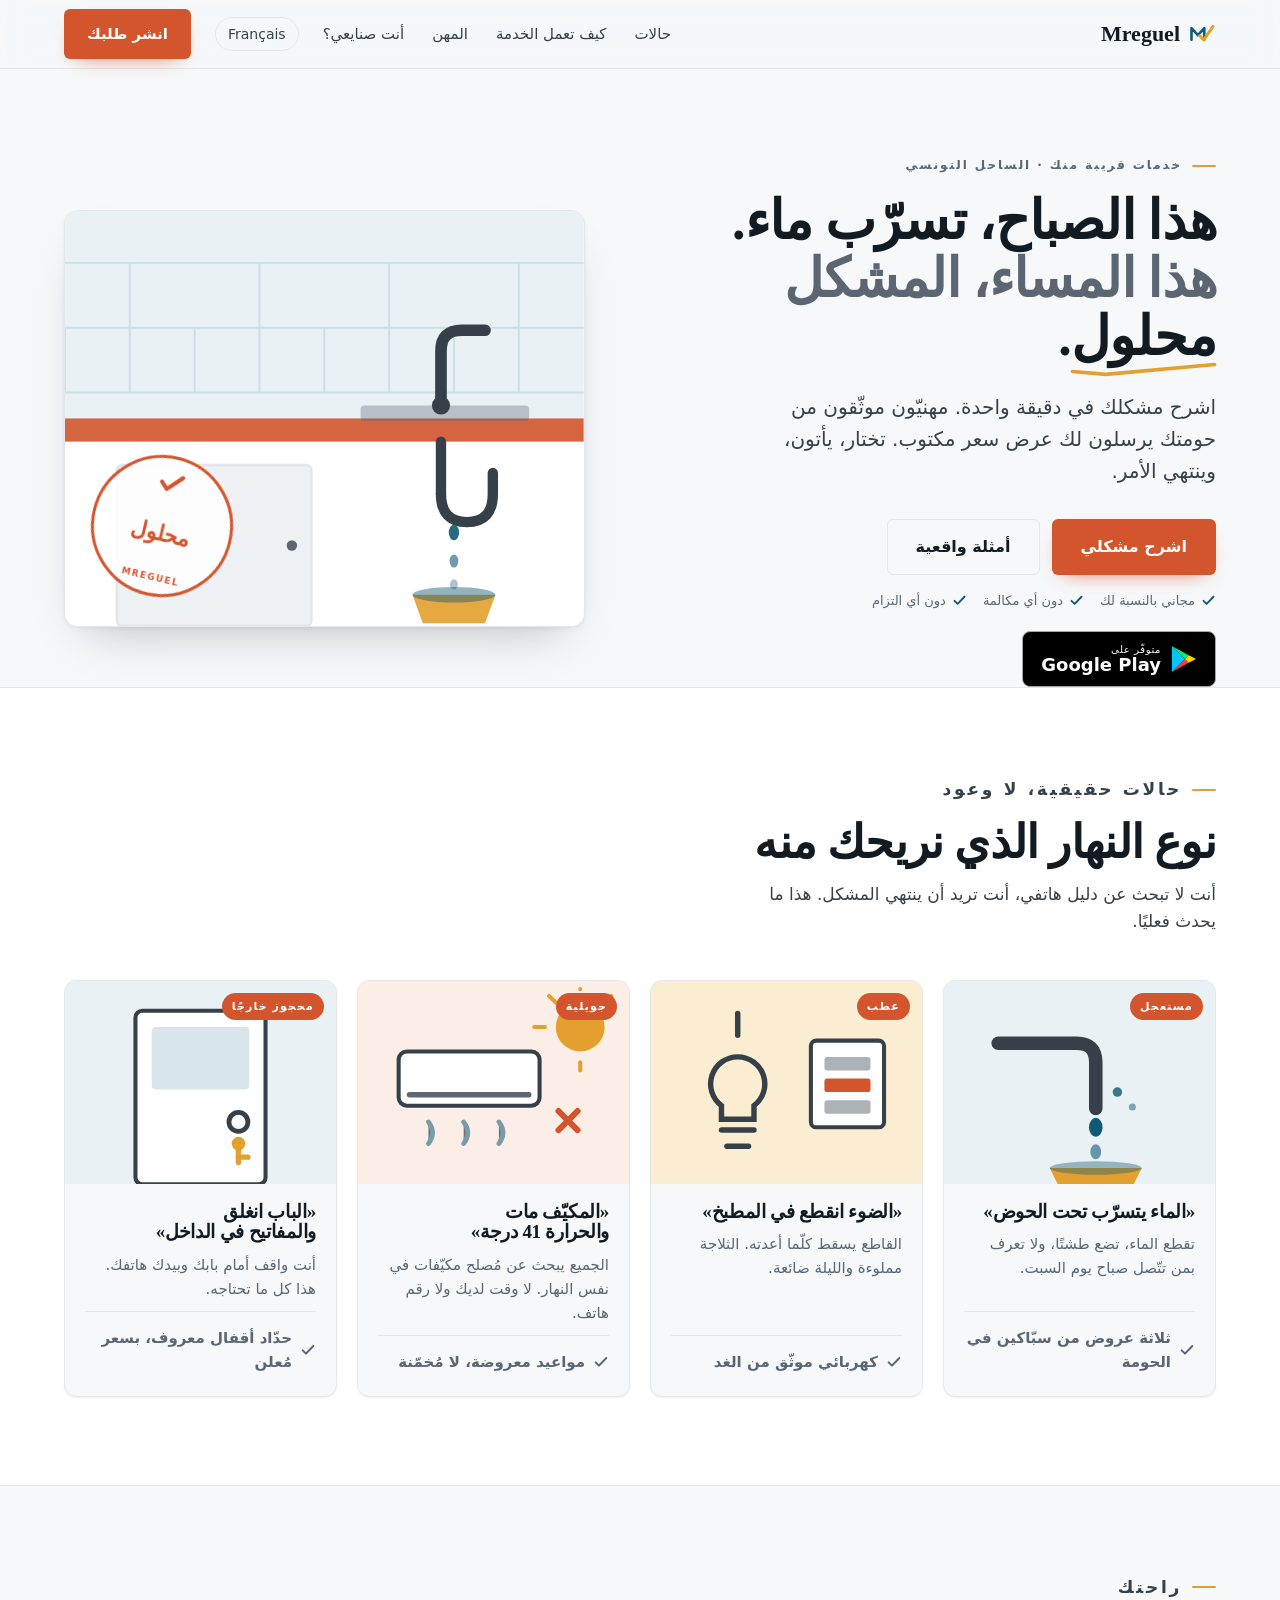
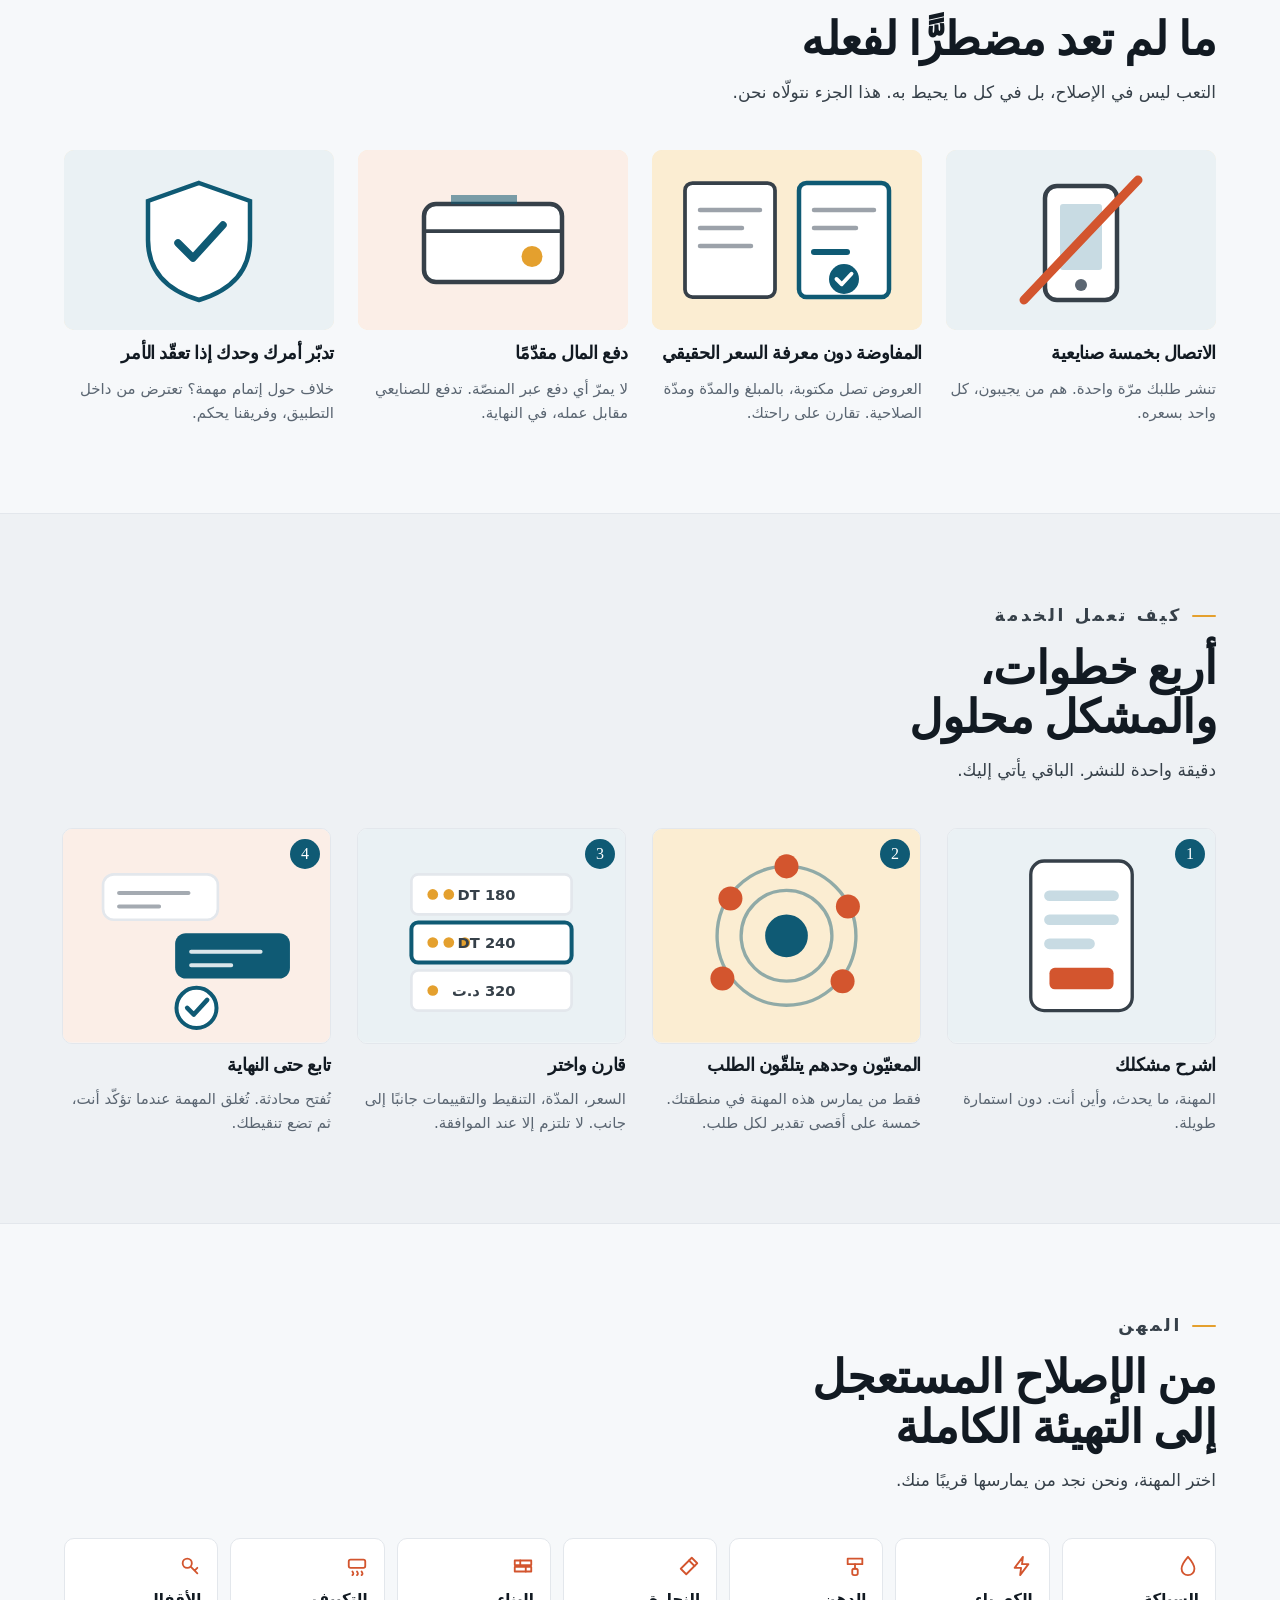
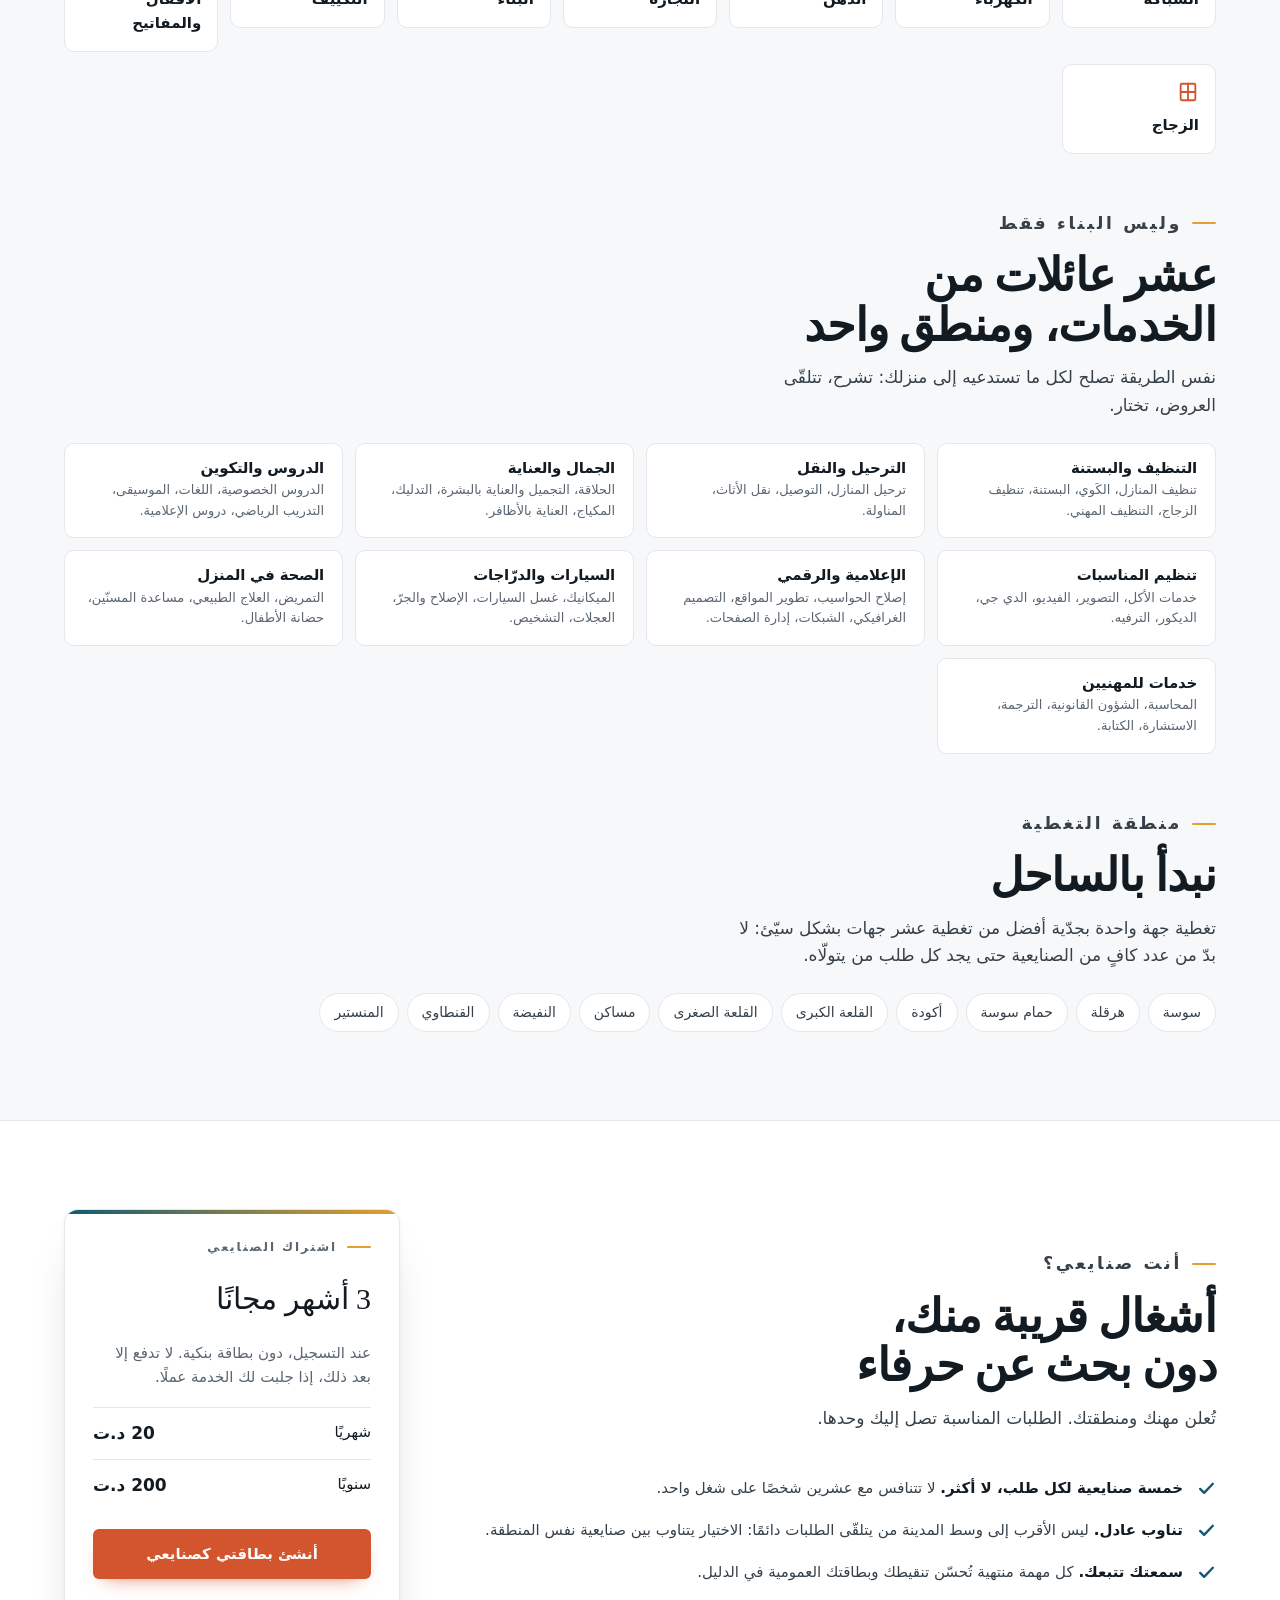
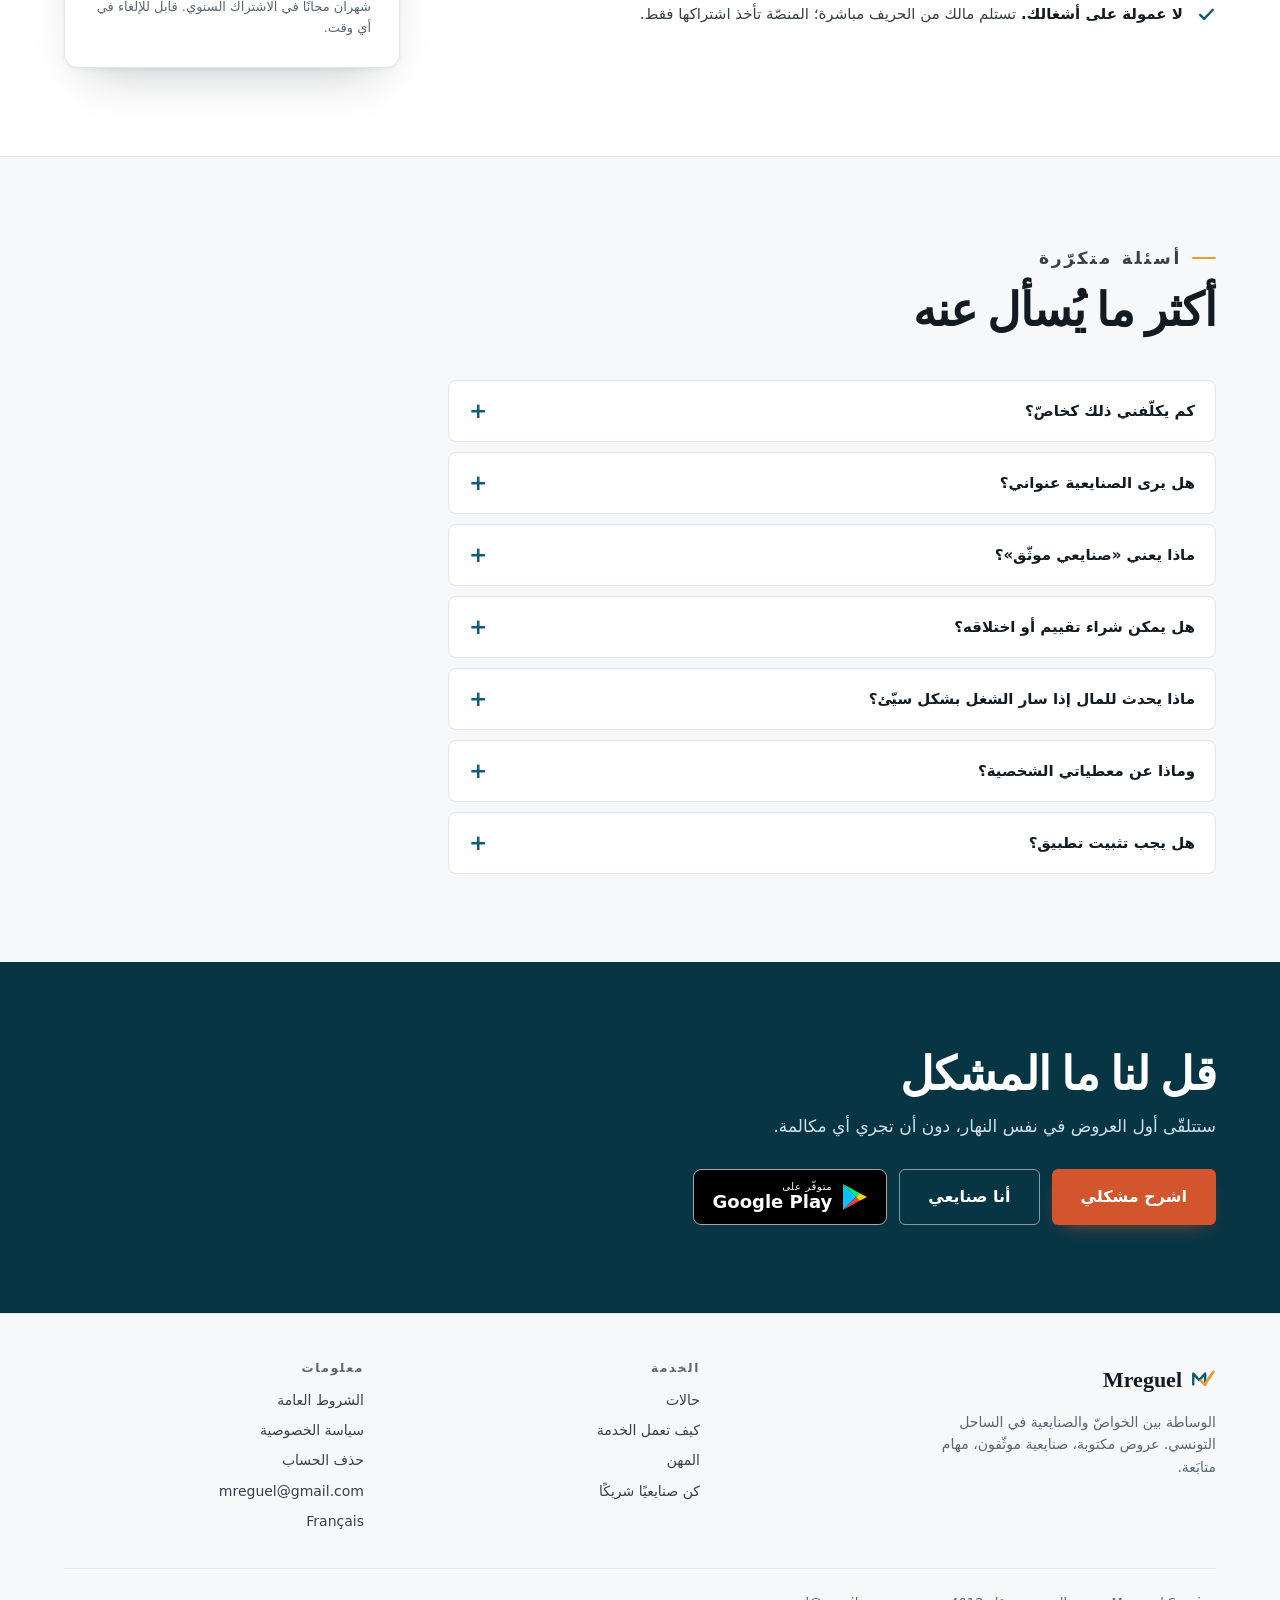
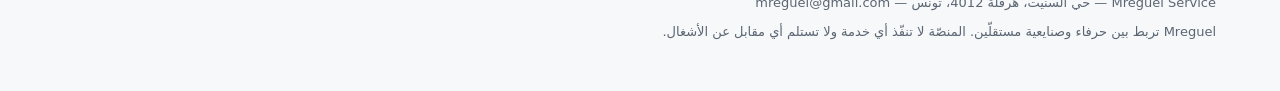
==== commit 87b0efb5: "feat: annoncer l'application Android sur Google Play Badge Google Play cliquable dans le hero et le " ====
--- a/ar/index.html
+++ b/ar/index.html
@@ -603,7 +603,7 @@
             "name": "هل يجب تثبيت تطبيق؟",
             "acceptedAnswer": {
               "@type": "Answer",
-              "text": "لا. Mreguel يعمل في متصفّحك، على الهاتف كما على الحاسوب، ويمكن تثبيته على الشاشة الرئيسية إذا أردت. تطبيق أندرويد قادم قريبًا."
+              "text": "لا. Mreguel يعمل في متصفّحك، على الهاتف كما على الحاسوب، ويمكن تثبيته على الشاشة الرئيسية إذا أردت. تطبيق أندرويد متوفّر على Google Play."
             }
           }
         ]
@@ -658,6 +658,12 @@
           <span><svg width="15" height="15" viewBox="0 0 24 24" fill="none" stroke="currentColor" stroke-width="3" stroke-linecap="round" stroke-linejoin="round" aria-hidden="true"><path d="m4 12.5 5 5L20 6"></path></svg> دون أي مكالمة</span>
           <span><svg width="15" height="15" viewBox="0 0 24 24" fill="none" stroke="currentColor" stroke-width="3" stroke-linecap="round" stroke-linejoin="round" aria-hidden="true"><path d="m4 12.5 5 5L20 6"></path></svg> دون أي التزام</span>
         </p>
+        <div class="store-row">
+          <a class="store-badge" href="https://play.google.com/store/apps/details?id=com.mreguel.app" target="_blank" rel="noopener" aria-label="حمّل Mreguel من Google Play">
+            <svg width="26" height="28" viewBox="0 0 28 30" aria-hidden="true"><path d="M1 1 15 15 1 29Z" fill="#00C3FF"></path><path d="M1 1 19 11 15 15Z" fill="#00F076"></path><path d="M1 29 15 15 19 19Z" fill="#FF3A44"></path><path d="M19 11 27 15 19 19 15 15Z" fill="#FFD500"></path></svg>
+            <span><small>متوفّر على</small>Google Play</span>
+          </a>
+        </div>
       </div>
 
       <!-- Scène : l'évier qui goutte, puis le tampon « محلول » -->
@@ -1117,7 +1123,7 @@
         </details>
         <details>
           <summary>هل يجب تثبيت تطبيق؟</summary>
-          <p>لا. Mreguel يعمل في متصفّحك، على الهاتف كما على الحاسوب، ويمكن تثبيته على الشاشة الرئيسية إذا أردت. تطبيق أندرويد قادم قريبًا.</p>
+          <p>لا. Mreguel يعمل في متصفّحك، على الهاتف كما على الحاسوب، ويمكن تثبيته على الشاشة الرئيسية إذا أردت. تطبيق أندرويد متوفّر على <a href="https://play.google.com/store/apps/details?id=com.mreguel.app" target="_blank" rel="noopener">Google Play</a>.</p>
         </details>
       </div>
     </div>
@@ -1134,6 +1140,10 @@
       <div class="cta-row" style="margin:0;">
         <a class="btn btn-primary btn-lg" href="https://app.mreguel.com">اشرح مشكلي</a>
         <a class="btn btn-ghost btn-lg" href="https://app.mreguel.com">أنا صنايعي</a>
+        <a class="store-badge" href="https://play.google.com/store/apps/details?id=com.mreguel.app" target="_blank" rel="noopener" aria-label="حمّل Mreguel من Google Play">
+          <svg width="26" height="28" viewBox="0 0 28 30" aria-hidden="true"><path d="M1 1 15 15 1 29Z" fill="#00C3FF"></path><path d="M1 1 19 11 15 15Z" fill="#00F076"></path><path d="M1 29 15 15 19 19Z" fill="#FF3A44"></path><path d="M19 11 27 15 19 19 15 15Z" fill="#FFD500"></path></svg>
+          <span><small>متوفّر على</small>Google Play</span>
+        </a>
       </div>
     </div>
   </section>
--- a/styles.css
+++ b/styles.css
@@ -126,6 +126,21 @@
   .btn-ghost { background: transparent; border-color: var(--line); color: var(--ink); }
   .btn-ghost:hover { border-color: var(--azur); color: var(--azur); }
   .btn-lg { min-height: 3.375rem; padding: 0 1.75rem; font-size: 1rem; }
+
+  /* Badge Google Play : noir dans les deux thèmes, comme le badge officiel */
+  .store-row { margin-block-start: 1.25rem; }
+  .store-badge {
+    display: inline-flex; align-items: center; gap: .625rem;
+    min-height: 3.375rem; padding: 0 1.125rem;
+    background: #000; color: #fff; border: 1px solid #a6a6a6; border-radius: 8px;
+    text-decoration: none; line-height: 1.1;
+    transition: background-color .16s, transform .16s;
+  }
+  .store-badge:hover { background: #1a1a1a; }
+  .store-badge:active { transform: translateY(1px); }
+  .store-badge svg { flex: none; }
+  .store-badge span { font-size: 1.125rem; font-weight: 600; }
+  .store-badge small { display: block; font-size: .625rem; font-weight: 500; letter-spacing: .06em; }
 
   /* ================= Héros ================= */
   .hero { position: relative; padding-block: clamp(2.5rem, 7vw, 5rem) 0; overflow: hidden; }
